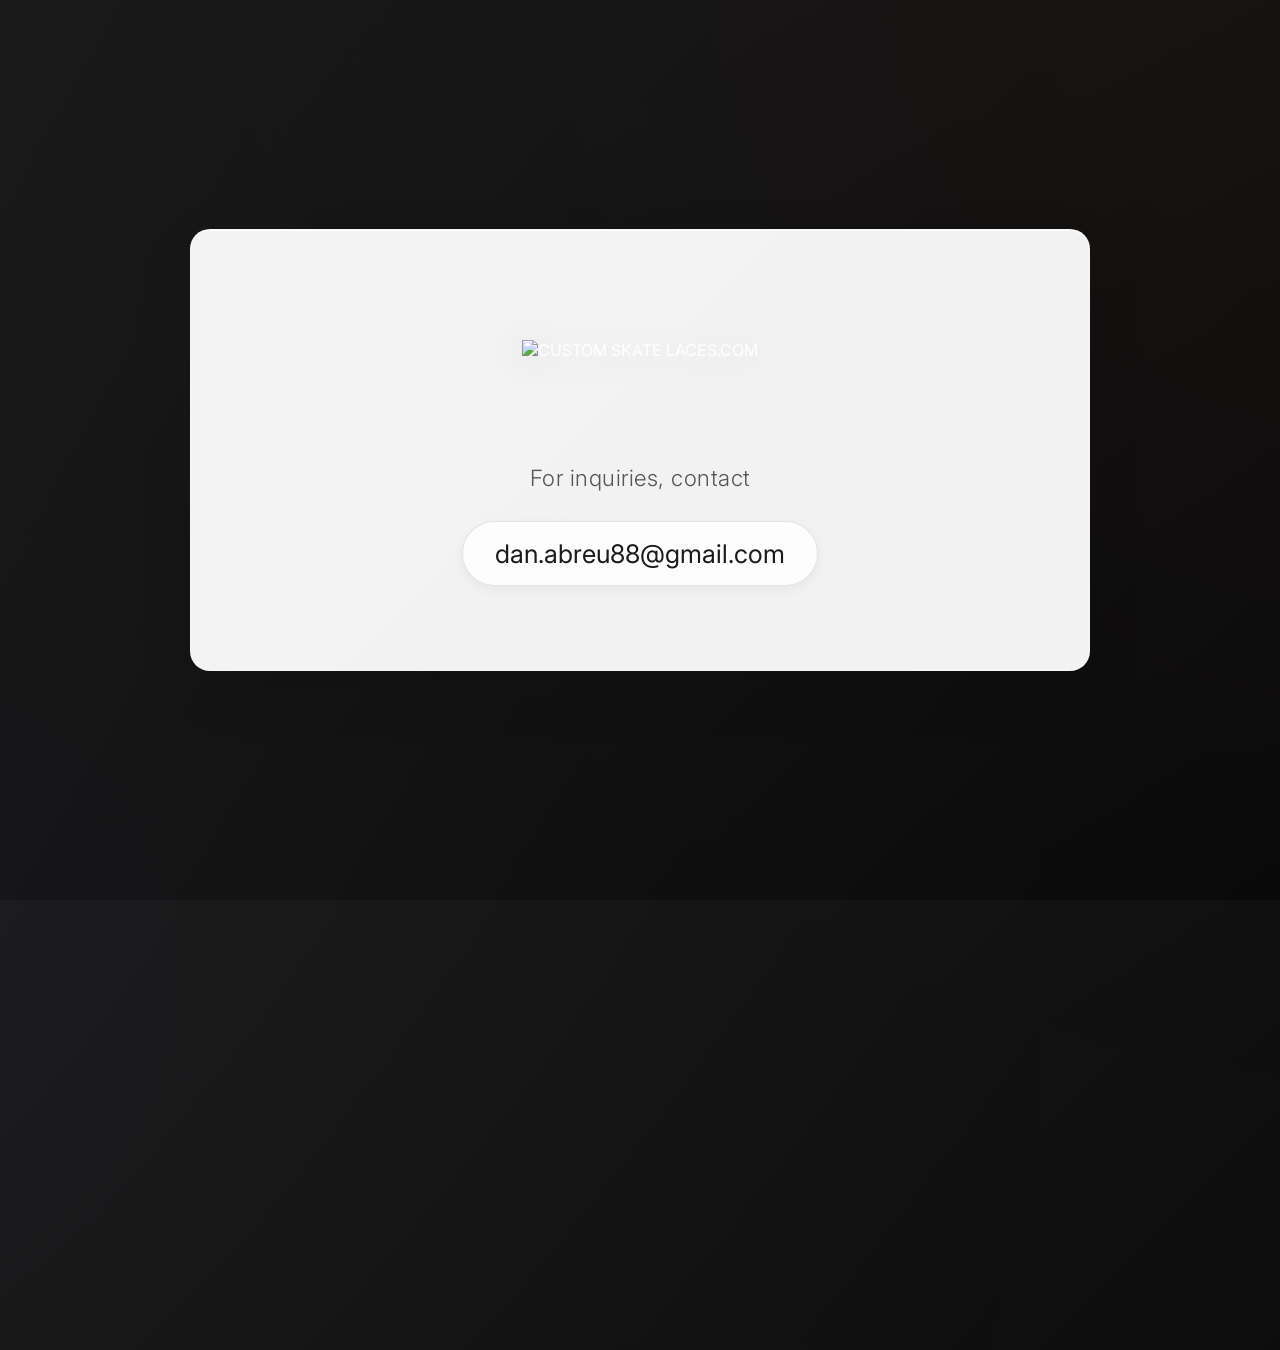
==== index.html @ 663e0724 "Update index.html" ====
<!DOCTYPE html>
<html lang="en">
<head>
    <meta charset="UTF-8">
    <meta name="viewport" content="width=device-width, initial-scale=1.0">
    <title>CUSTOM SKATE LACES.COM</title>
    <link rel="preconnect" href="https://fonts.googleapis.com">
    <link rel="preconnect" href="https://fonts.gstatic.com" crossorigin>
    <link href="https://fonts.googleapis.com/css2?family=Inter:wght@300;400;500&display=swap" rel="stylesheet">
    <style>
        /* Reset & Base Styles */
        * {
            margin: 0;
            padding: 0;
            box-sizing: border-box;
        }

        body {
            font-family: 'Inter', -apple-system, BlinkMacSystemFont, 'Segoe UI', sans-serif;
            /* Change this gradient to darker colors */
            background: linear-gradient(135deg, #1a1a1a 0%, #0a0a0a 100%);
            color: #ffffff; /* Change text color to white for better contrast */
            min-height: 100vh;
            display: flex;
            justify-content: center;
            align-items: center;
            padding: 20px;
            opacity: 0;
            animation: fadeIn 1s ease-out forwards;
            position: relative;
            overflow-x: hidden;

        }

        /* Subtle animated background elements */
        body::before {
            content: '';
            position: absolute;
            top: -50%;
            left: -50%;
            width: 200%;
            height: 200%;
            background: 
                radial-gradient(circle at 20% 80%, rgba(120, 119, 198, 0.03) 0%, transparent 50%),
                radial-gradient(circle at 80% 20%, rgba(255, 119, 97, 0.03) 0%, transparent 50%);
            animation: float 20s ease-in-out infinite;
            z-index: -1;
        }

        @keyframes fadeIn {
            to {
                opacity: 1;
            }
        }

        @keyframes float {
            0%, 100% { transform: translate(0, 0) rotate(0deg); }
            33% { transform: translate(-30px, 30px) rotate(120deg); }
            66% { transform: translate(30px, -30px) rotate(240deg); }
        }

        /* Main Container */
        .container {
            max-width: 900px;
            width: 100%;
            text-align: center;
            background-color: rgba(255, 255, 255, 0.95);
            border-radius: 20px;
            padding: 60px 40px;
            box-shadow: 
                0 20px 60px rgba(0, 0, 0, 0.08),
                inset 0 1px 0 rgba(255, 255, 255, 0.8);
            backdrop-filter: blur(10px);
            position: relative;
            overflow: hidden;
            border: 1px solid rgba(255, 255, 255, 0.3);
        }

        /* Logo Container */
        .logo-container {
            margin-bottom: 70px;
            position: relative;
            padding: 30px 0;
        }

        .logo-wrapper {
            display: inline-block;
            max-width: 600px;
            position: relative;
        }

        .logo-image {
            max-width: 100%;
            height: auto;
            filter: drop-shadow(0 5px 15px rgba(0, 0, 0, 0.1));
            transition: all 0.4s ease;
        }

        .logo-image:hover {
            transform: scale(1.02);
            filter: drop-shadow(0 8px 25px rgba(0, 0, 0, 0.15));
        }
        
        <body>
    <!-- Navigation -->
    <div class="nav-bar" style="position: absolute; top: 20px; right: 20px; z-index: 100;">
        <div class="nav-links" style="display: flex; gap: 15px;">
            <a href="index.html" class="nav-link" style="color: #ffffff; text-decoration: none; padding: 8px 16px; border-radius: 30px; background: rgba(255,255,255,0.1);">Home</a>
            <a href="gallery.html" class="nav-link" style="color: #ffffff; text-decoration: none; padding: 8px 16px; border-radius: 30px; background: rgba(255,255,255,0.1);">Gallery</a>
        </div>
    </div>
    
    <!-- Loading indicator (hidden after load) -->
    <div class="loading-indicator" id="loadingIndicator"></div>
    
    <!-- Main content container -->
    <div class="container">
        <!-- ... rest of your existing code ... -->

        /* Contact Section */
        .contact-section {
            padding-top: 50px;
            border-top: 1px solid rgba(0, 0, 0, 0.08);
            position: relative;
        }

        .contact-section::before {
            content: '';
            position: absolute;
            top: -1px;
            left: 50%;
            transform: translateX(-50%);
            width: 100px;
            height: 1px;
            background: linear-gradient(90deg, transparent, rgba(0, 0, 0, 0.2), transparent);
        }

        .contact-text {
            font-size: 1.4rem;
            color: #555;
            margin-bottom: 25px;
            font-weight: 300;
            letter-spacing: 0.5px;
            line-height: 1.6;
        }

        .email-link {
            display: inline-block;
            font-size: 1.6rem;
            color: #1a1a1a;
            text-decoration: none;
            font-weight: 400;
            padding: 16px 32px;
            border: 1px solid rgba(0, 0, 0, 0.1);
            border-radius: 50px;
            transition: all 0.3s ease;
            background: rgba(255, 255, 255, 0.8);
            box-shadow: 
                0 4px 12px rgba(0, 0, 0, 0.05),
                inset 0 1px 0 rgba(255, 255, 255, 0.8);
            position: relative;
            overflow: hidden;
        }

        .email-link::before {
            content: '';
            position: absolute;
            top: 0;
            left: -100%;
            width: 100%;
            height: 100%;
            background: linear-gradient(90deg, transparent, rgba(255, 255, 255, 0.4), transparent);
            transition: left 0.6s ease;
        }

        .email-link:hover {
            background: #1a1a1a;
            color: white;
            transform: translateY(-3px);
            box-shadow: 
                0 10px 25px rgba(0, 0, 0, 0.12),
                0 4px 6px rgba(0, 0, 0, 0.05);
            border-color: #1a1a1a;
        }

        .email-link:hover::before {
            left: 100%;
        }

        .email-link:active {
            transform: translateY(-1px);
        }

        /* Loading Animation */
        .loading-indicator {
            position: absolute;
            top: 50%;
            left: 50%;
            transform: translate(-50%, -50%);
            width: 40px;
            height: 40px;
            border: 3px solid rgba(0, 0, 0, 0.1);
            border-top-color: #1a1a1a;
            border-radius: 50%;
            animation: spin 1s linear infinite;
            opacity: 0;
            transition: opacity 0.3s ease;
        }

        @keyframes spin {
            to { transform: translate(-50%, -50%) rotate(360deg); }
        }

        /* Responsive Design */
        @media (max-width: 768px) {
            .container {
                padding: 40px 25px;
                border-radius: 16px;
            }
            
            .logo-container {
                margin-bottom: 50px;
            }
            
            .contact-text {
                font-size: 1.2rem;
            }
            
            .email-link {
                font-size: 1.4rem;
                padding: 14px 28px;
            }
        }

        @media (max-width: 480px) {
            body {
                padding: 15px;
            }
            
            .container {
                padding: 30px 20px;
                border-radius: 12px;
            }
            
            .contact-text {
                font-size: 1.1rem;
            }
            
            .email-link {
                font-size: 1.2rem;
                padding: 12px 24px;
                width: 100%;
                max-width: 300px;
            }
            
            .logo-container {
                margin-bottom: 40px;
            }
        }

        @media (min-height: 800px) {
            .container {
                padding: 80px 50px;
            }
        }

        /* Print Styles */
        @media print {
            body {
                background: white !important;
                padding: 0;
            }
            
            .container {
                box-shadow: none;
                border: 1px solid #ddd;
                border-radius: 0;
                padding: 40px;
            }
            
            .logo-image {
                filter: none;
            }
            
            .email-link {
                border: 1px solid #333;
                color: #333;
            }
        }

        /* Accessibility */
        .sr-only {
            position: absolute;
            width: 1px;
            height: 1px;
            padding: 0;
            margin: -1px;
            overflow: hidden;
            clip: rect(0, 0, 0, 0);
            white-space: nowrap;
            border: 0;
        }
    </style>
</head>
<body>
    <!-- Loading indicator (hidden after load) -->
    <div class="loading-indicator" id="loadingIndicator"></div>
    
    <!-- Main content container -->
    <div class="container">
        <!-- Logo Section -->
        <div class="logo-container">
            <div class="logo-wrapper">
                <!-- Replace with your actual logo PNG file -->
                <img 
                    src="https://danabreu88.github.io/Real-Logo/custom-skatelaces-logo.png"
                    alt="CUSTOM SKATE LACES.COM" 
                    class="logo-image"
                >
            </div>
        </div>
        
        <!-- Contact Section -->
        <div class="contact-section">
            <p class="contact-text">For inquiries, contact</p>
            <a href="mailto:dan.abreu88@gmail.com" class="email-link">dan.abreu88@gmail.com</a>
        </div>
    </div>

    <script>
        // Page load handling
        document.addEventListener('DOMContentLoaded', function() {
            const loadingIndicator = document.getElementById('loadingIndicator');
            const container = document.querySelector('.container');
            
            // Show loading indicator initially
            loadingIndicator.style.opacity = '1';
            container.style.opacity = '0';
            
            // Wait for page to fully load
            window.addEventListener('load', function() {
                // Hide loading indicator
                setTimeout(() => {
                    loadingIndicator.style.opacity = '0';
                    container.style.opacity = '1';
                }, 300);
            });
            
            // Fallback: if page takes too long to load
            setTimeout(() => {
                loadingIndicator.style.opacity = '0';
                container.style.opacity = '1';
            }, 3000);
            
            // Logo image loading handling
            const logoImage = document.querySelector('.logo-image');
            logoImage.addEventListener('load', function() {
                console.log('Logo loaded successfully');
            });
            
            logoImage.addEventListener('error', function() {
                console.log('Logo failed to load, using placeholder');
                // We already have an onerror fallback in the HTML
            });
            
            // Add smooth hover effect to email link
            const emailLink = document.querySelector('.email-link');
            emailLink.addEventListener('mouseenter', function() {
                this.style.transform = 'translateY(-3px)';
            });
            
            emailLink.addEventListener('mouseleave', function() {
                if (document.activeElement !== this) {
                    this.style.transform = 'translateY(0)';
                }
            });
            
            emailLink.addEventListener('focus', function() {
                this.style.transform = 'translateY(-3px)';
            });
            
            emailLink.addEventListener('blur', function() {
                this.style.transform = 'translateY(0)';
            });
            
            // Add keyboard accessibility
            emailLink.addEventListener('keydown', function(e) {
                if (e.key === 'Enter' || e.key === ' ') {
                    e.preventDefault();
                    window.location.href = this.href;
                }
            });
        });
        
        // Add a subtle animation to the background on scroll
        window.addEventListener('scroll', function() {
            const scrolled = window.pageYOffset;
            const rate = scrolled * -0.5;
            document.body.style.backgroundPosition = `0px ${rate}px`;
        });
    </script>
</body>
</html>
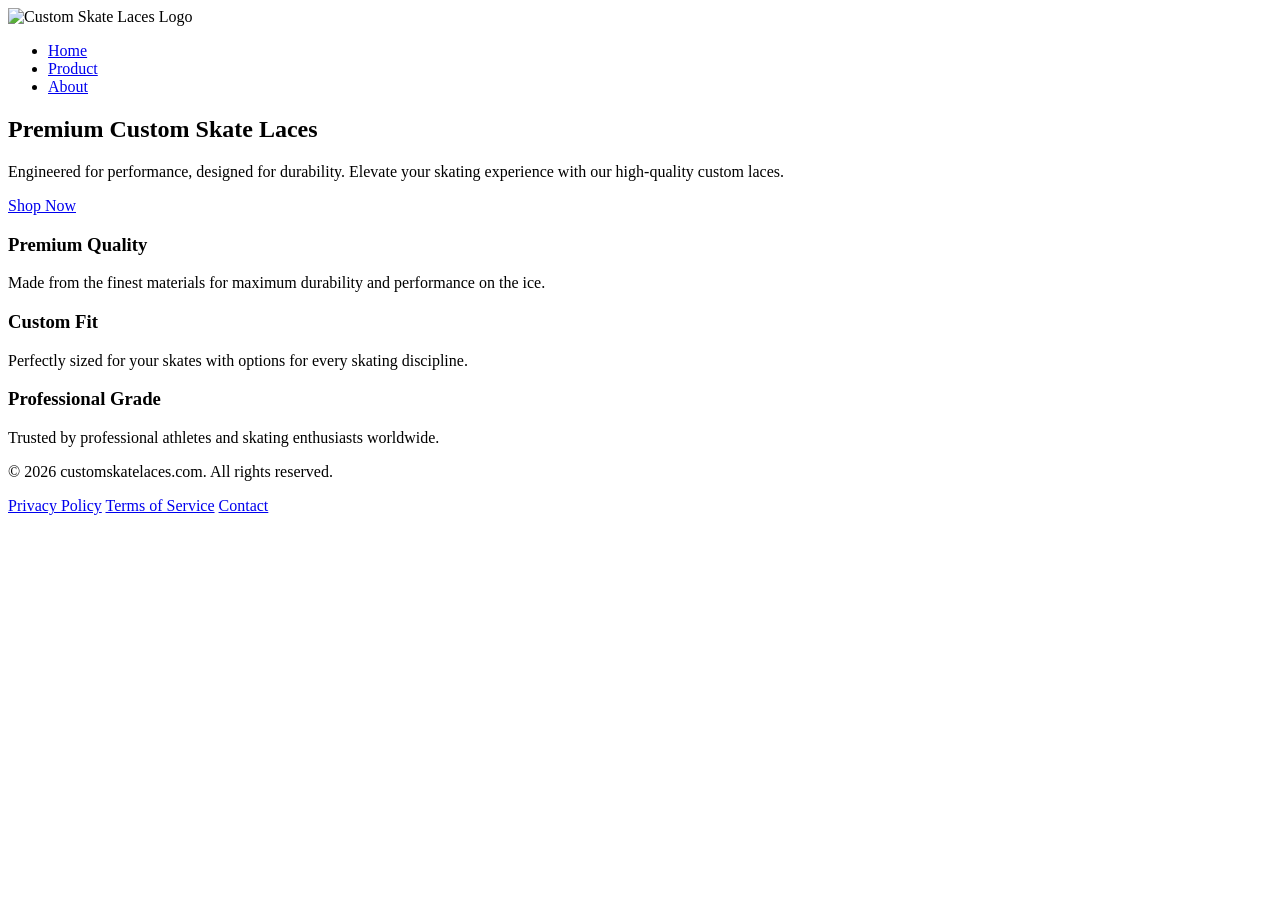
==== commit e01dde0b: "Updated homepage design" ====
--- a/index.html
+++ b/index.html
@@ -3,401 +3,73 @@
 <head>
     <meta charset="UTF-8">
     <meta name="viewport" content="width=device-width, initial-scale=1.0">
-    <title>CUSTOM SKATE LACES.COM</title>
-    <link rel="preconnect" href="https://fonts.googleapis.com">
-    <link rel="preconnect" href="https://fonts.gstatic.com" crossorigin>
-    <link href="https://fonts.googleapis.com/css2?family=Inter:wght@300;400;500&display=swap" rel="stylesheet">
-    <style>
-        /* Reset & Base Styles */
-        * {
-            margin: 0;
-            padding: 0;
-            box-sizing: border-box;
-        }
-
-        body {
-            font-family: 'Inter', -apple-system, BlinkMacSystemFont, 'Segoe UI', sans-serif;
-            /* Change this gradient to darker colors */
-            background: linear-gradient(135deg, #1a1a1a 0%, #0a0a0a 100%);
-            color: #ffffff; /* Change text color to white for better contrast */
-            min-height: 100vh;
-            display: flex;
-            justify-content: center;
-            align-items: center;
-            padding: 20px;
-            opacity: 0;
-            animation: fadeIn 1s ease-out forwards;
-            position: relative;
-            overflow-x: hidden;
-
-        }
-
-        /* Subtle animated background elements */
-        body::before {
-            content: '';
-            position: absolute;
-            top: -50%;
-            left: -50%;
-            width: 200%;
-            height: 200%;
-            background: 
-                radial-gradient(circle at 20% 80%, rgba(120, 119, 198, 0.03) 0%, transparent 50%),
-                radial-gradient(circle at 80% 20%, rgba(255, 119, 97, 0.03) 0%, transparent 50%);
-            animation: float 20s ease-in-out infinite;
-            z-index: -1;
-        }
-
-        @keyframes fadeIn {
-            to {
-                opacity: 1;
-            }
-        }
-
-        @keyframes float {
-            0%, 100% { transform: translate(0, 0) rotate(0deg); }
-            33% { transform: translate(-30px, 30px) rotate(120deg); }
-            66% { transform: translate(30px, -30px) rotate(240deg); }
-        }
-
-        /* Main Container */
-        .container {
-            max-width: 900px;
-            width: 100%;
-            text-align: center;
-            background-color: rgba(255, 255, 255, 0.95);
-            border-radius: 20px;
-            padding: 60px 40px;
-            box-shadow: 
-                0 20px 60px rgba(0, 0, 0, 0.08),
-                inset 0 1px 0 rgba(255, 255, 255, 0.8);
-            backdrop-filter: blur(10px);
-            position: relative;
-            overflow: hidden;
-            border: 1px solid rgba(255, 255, 255, 0.3);
-        }
-
-        /* Logo Container */
-        .logo-container {
-            margin-bottom: 70px;
-            position: relative;
-            padding: 30px 0;
-        }
-
-        .logo-wrapper {
-            display: inline-block;
-            max-width: 600px;
-            position: relative;
-        }
-
-        .logo-image {
-            max-width: 100%;
-            height: auto;
-            filter: drop-shadow(0 5px 15px rgba(0, 0, 0, 0.1));
-            transition: all 0.4s ease;
-        }
-
-        .logo-image:hover {
-            transform: scale(1.02);
-            filter: drop-shadow(0 8px 25px rgba(0, 0, 0, 0.15));
-        }
-        
-        <body>
-    <!-- Navigation -->
-    <div class="nav-bar" style="position: absolute; top: 20px; right: 20px; z-index: 100;">
-        <div class="nav-links" style="display: flex; gap: 15px;">
-            <a href="index.html" class="nav-link" style="color: #ffffff; text-decoration: none; padding: 8px 16px; border-radius: 30px; background: rgba(255,255,255,0.1);">Home</a>
-            <a href="gallery.html" class="nav-link" style="color: #ffffff; text-decoration: none; padding: 8px 16px; border-radius: 30px; background: rgba(255,255,255,0.1);">Gallery</a>
-        </div>
-    </div>
-    
-    <!-- Loading indicator (hidden after load) -->
-    <div class="loading-indicator" id="loadingIndicator"></div>
-    
-    <!-- Main content container -->
-    <div class="container">
-        <!-- ... rest of your existing code ... -->
-
-        /* Contact Section */
-        .contact-section {
-            padding-top: 50px;
-            border-top: 1px solid rgba(0, 0, 0, 0.08);
-            position: relative;
-        }
-
-        .contact-section::before {
-            content: '';
-            position: absolute;
-            top: -1px;
-            left: 50%;
-            transform: translateX(-50%);
-            width: 100px;
-            height: 1px;
-            background: linear-gradient(90deg, transparent, rgba(0, 0, 0, 0.2), transparent);
-        }
-
-        .contact-text {
-            font-size: 1.4rem;
-            color: #555;
-            margin-bottom: 25px;
-            font-weight: 300;
-            letter-spacing: 0.5px;
-            line-height: 1.6;
-        }
-
-        .email-link {
-            display: inline-block;
-            font-size: 1.6rem;
-            color: #1a1a1a;
-            text-decoration: none;
-            font-weight: 400;
-            padding: 16px 32px;
-            border: 1px solid rgba(0, 0, 0, 0.1);
-            border-radius: 50px;
-            transition: all 0.3s ease;
-            background: rgba(255, 255, 255, 0.8);
-            box-shadow: 
-                0 4px 12px rgba(0, 0, 0, 0.05),
-                inset 0 1px 0 rgba(255, 255, 255, 0.8);
-            position: relative;
-            overflow: hidden;
-        }
-
-        .email-link::before {
-            content: '';
-            position: absolute;
-            top: 0;
-            left: -100%;
-            width: 100%;
-            height: 100%;
-            background: linear-gradient(90deg, transparent, rgba(255, 255, 255, 0.4), transparent);
-            transition: left 0.6s ease;
-        }
-
-        .email-link:hover {
-            background: #1a1a1a;
-            color: white;
-            transform: translateY(-3px);
-            box-shadow: 
-                0 10px 25px rgba(0, 0, 0, 0.12),
-                0 4px 6px rgba(0, 0, 0, 0.05);
-            border-color: #1a1a1a;
-        }
-
-        .email-link:hover::before {
-            left: 100%;
-        }
-
-        .email-link:active {
-            transform: translateY(-1px);
-        }
-
-        /* Loading Animation */
-        .loading-indicator {
-            position: absolute;
-            top: 50%;
-            left: 50%;
-            transform: translate(-50%, -50%);
-            width: 40px;
-            height: 40px;
-            border: 3px solid rgba(0, 0, 0, 0.1);
-            border-top-color: #1a1a1a;
-            border-radius: 50%;
-            animation: spin 1s linear infinite;
-            opacity: 0;
-            transition: opacity 0.3s ease;
-        }
-
-        @keyframes spin {
-            to { transform: translate(-50%, -50%) rotate(360deg); }
-        }
-
-        /* Responsive Design */
-        @media (max-width: 768px) {
-            .container {
-                padding: 40px 25px;
-                border-radius: 16px;
-            }
-            
-            .logo-container {
-                margin-bottom: 50px;
-            }
-            
-            .contact-text {
-                font-size: 1.2rem;
-            }
-            
-            .email-link {
-                font-size: 1.4rem;
-                padding: 14px 28px;
-            }
-        }
-
-        @media (max-width: 480px) {
-            body {
-                padding: 15px;
-            }
-            
-            .container {
-                padding: 30px 20px;
-                border-radius: 12px;
-            }
-            
-            .contact-text {
-                font-size: 1.1rem;
-            }
-            
-            .email-link {
-                font-size: 1.2rem;
-                padding: 12px 24px;
-                width: 100%;
-                max-width: 300px;
-            }
-            
-            .logo-container {
-                margin-bottom: 40px;
-            }
-        }
-
-        @media (min-height: 800px) {
-            .container {
-                padding: 80px 50px;
-            }
-        }
-
-        /* Print Styles */
-        @media print {
-            body {
-                background: white !important;
-                padding: 0;
-            }
-            
-            .container {
-                box-shadow: none;
-                border: 1px solid #ddd;
-                border-radius: 0;
-                padding: 40px;
-            }
-            
-            .logo-image {
-                filter: none;
-            }
-            
-            .email-link {
-                border: 1px solid #333;
-                color: #333;
-            }
-        }
-
-        /* Accessibility */
-        .sr-only {
-            position: absolute;
-            width: 1px;
-            height: 1px;
-            padding: 0;
-            margin: -1px;
-            overflow: hidden;
-            clip: rect(0, 0, 0, 0);
-            white-space: nowrap;
-            border: 0;
-        }
-    </style>
+    <title>Custom Skate Laces - Premium Quality Hockey & Figure Skating Laces</title>
+    <meta name="description" content="Premium custom skate laces for hockey and figure skating. High-quality, durable laces designed for performance and style.">
+    <link rel="stylesheet" href="styles.css">
 </head>
 <body>
-    <!-- Loading indicator (hidden after load) -->
-    <div class="loading-indicator" id="loadingIndicator"></div>
-    
-    <!-- Main content container -->
-    <div class="container">
-        <!-- Logo Section -->
-        <div class="logo-container">
-            <div class="logo-wrapper">
-                <!-- Replace with your actual logo PNG file -->
-                <img 
-                    src="https://danabreu88.github.io/Real-Logo/custom-skatelaces-logo.png"
-                    alt="CUSTOM SKATE LACES.COM" 
-                    class="logo-image"
-                >
+    <header>
+        <nav class="navbar">
+            <div class="nav-container">
+                <div class="logo">
+                    <img src="logo.png" alt="Custom Skate Laces Logo" class="logo-img">
+                </div>
+                <ul class="nav-menu">
+                    <li><a href="index.html" class="nav-link active">Home</a></li>
+                    <li><a href="product.html" class="nav-link">Product</a></li>
+                    <li><a href="about.html" class="nav-link">About</a></li>
+                </ul>
+                <div class="hamburger">
+                    <span class="bar"></span>
+                    <span class="bar"></span>
+                    <span class="bar"></span>
+                </div>
+            </div>
+        </nav>
+    </header>
+
+    <main>
+        <section class="hero">
+            <div class="container">
+                <div class="hero-content">
+                    <h1>Premium Custom Skate Laces</h1>
+                    <p class="hero-subtitle">Engineered for performance, designed for durability. Elevate your skating experience with our high-quality custom laces.</p>
+                    <a href="product.html" class="cta-button">Shop Now</a>
+                </div>
+            </div>
+        </section>
+
+        <section class="features">
+            <div class="container">
+                <div class="features-grid">
+                    <div class="feature-card">
+                        <h3>Premium Quality</h3>
+                        <p>Made from the finest materials for maximum durability and performance on the ice.</p>
+                    </div>
+                    <div class="feature-card">
+                        <h3>Custom Fit</h3>
+                        <p>Perfectly sized for your skates with options for every skating discipline.</p>
+                    </div>
+                    <div class="feature-card">
+                        <h3>Professional Grade</h3>
+                        <p>Trusted by professional athletes and skating enthusiasts worldwide.</p>
+                    </div>
+                </div>
+            </div>
+        </section>
+    </main>
+
+    <footer>
+        <div class="container">
+            <p>&copy; 2026 customskatelaces.com. All rights reserved.</p>
+            <div class="footer-links">
+                <a href="#privacy">Privacy Policy</a>
+                <a href="#terms">Terms of Service</a>
+                <a href="#contact">Contact</a>
             </div>
         </div>
-        
-        <!-- Contact Section -->
-        <div class="contact-section">
-            <p class="contact-text">For inquiries, contact</p>
-            <a href="mailto:dan.abreu88@gmail.com" class="email-link">dan.abreu88@gmail.com</a>
-        </div>
-    </div>
+    </footer>
 
-    <script>
-        // Page load handling
-        document.addEventListener('DOMContentLoaded', function() {
-            const loadingIndicator = document.getElementById('loadingIndicator');
-            const container = document.querySelector('.container');
-            
-            // Show loading indicator initially
-            loadingIndicator.style.opacity = '1';
-            container.style.opacity = '0';
-            
-            // Wait for page to fully load
-            window.addEventListener('load', function() {
-                // Hide loading indicator
-                setTimeout(() => {
-                    loadingIndicator.style.opacity = '0';
-                    container.style.opacity = '1';
-                }, 300);
-            });
-            
-            // Fallback: if page takes too long to load
-            setTimeout(() => {
-                loadingIndicator.style.opacity = '0';
-                container.style.opacity = '1';
-            }, 3000);
-            
-            // Logo image loading handling
-            const logoImage = document.querySelector('.logo-image');
-            logoImage.addEventListener('load', function() {
-                console.log('Logo loaded successfully');
-            });
-            
-            logoImage.addEventListener('error', function() {
-                console.log('Logo failed to load, using placeholder');
-                // We already have an onerror fallback in the HTML
-            });
-            
-            // Add smooth hover effect to email link
-            const emailLink = document.querySelector('.email-link');
-            emailLink.addEventListener('mouseenter', function() {
-                this.style.transform = 'translateY(-3px)';
-            });
-            
-            emailLink.addEventListener('mouseleave', function() {
-                if (document.activeElement !== this) {
-                    this.style.transform = 'translateY(0)';
-                }
-            });
-            
-            emailLink.addEventListener('focus', function() {
-                this.style.transform = 'translateY(-3px)';
-            });
-            
-            emailLink.addEventListener('blur', function() {
-                this.style.transform = 'translateY(0)';
-            });
-            
-            // Add keyboard accessibility
-            emailLink.addEventListener('keydown', function(e) {
-                if (e.key === 'Enter' || e.key === ' ') {
-                    e.preventDefault();
-                    window.location.href = this.href;
-                }
-            });
-        });
-        
-        // Add a subtle animation to the background on scroll
-        window.addEventListener('scroll', function() {
-            const scrolled = window.pageYOffset;
-            const rate = scrolled * -0.5;
-            document.body.style.backgroundPosition = `0px ${rate}px`;
-        });
-    </script>
+    <script src="script.js"></script>
 </body>
 </html>
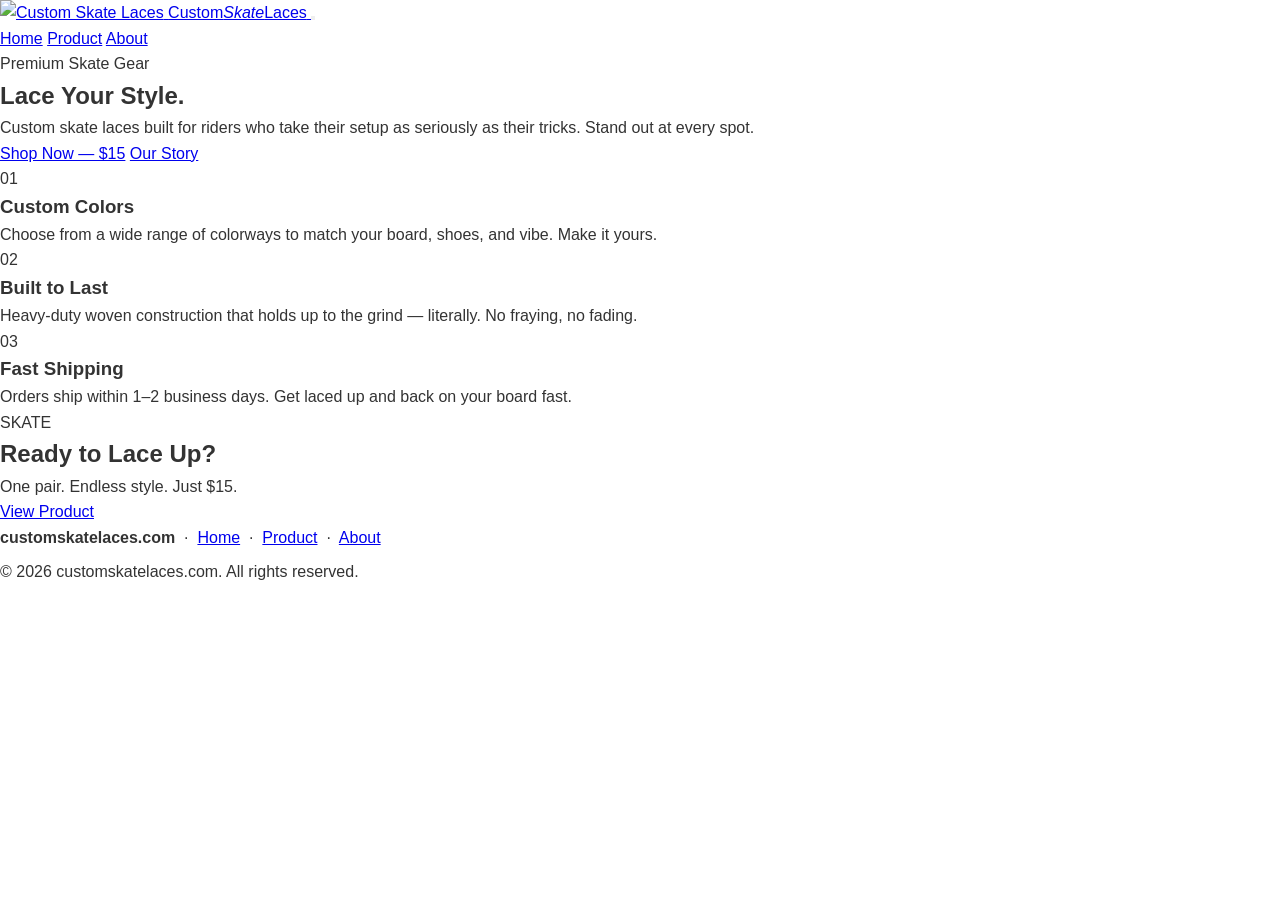
==== commit 0071bf9b: "Update index.html" ====
--- a/index.html
+++ b/index.html
@@ -1,75 +1,99 @@
 <!DOCTYPE html>
 <html lang="en">
 <head>
-    <meta charset="UTF-8">
-    <meta name="viewport" content="width=device-width, initial-scale=1.0">
-    <title>Custom Skate Laces - Premium Quality Hockey & Figure Skating Laces</title>
-    <meta name="description" content="Premium custom skate laces for hockey and figure skating. High-quality, durable laces designed for performance and style.">
-    <link rel="stylesheet" href="styles.css">
+  <meta charset="UTF-8" />
+  <meta name="viewport" content="width=device-width, initial-scale=1.0" />
+  <title>Custom Skate Laces — customskatelaces.com</title>
+  <meta name="description" content="Premium custom skate laces. Lace up your style." />
+  <link rel="stylesheet" href="styles.css" />
 </head>
 <body>
-    <header>
-        <nav class="navbar">
-            <div class="nav-container">
-                <div class="logo">
-                    <img src="logo.png" alt="Custom Skate Laces Logo" class="logo-img">
-                </div>
-                <ul class="nav-menu">
-                    <li><a href="index.html" class="nav-link active">Home</a></li>
-                    <li><a href="product.html" class="nav-link">Product</a></li>
-                    <li><a href="about.html" class="nav-link">About</a></li>
-                </ul>
-                <div class="hamburger">
-                    <span class="bar"></span>
-                    <span class="bar"></span>
-                    <span class="bar"></span>
-                </div>
-            </div>
-        </nav>
-    </header>
 
-    <main>
-        <section class="hero">
-            <div class="container">
-                <div class="hero-content">
-                    <h1>Premium Custom Skate Laces</h1>
-                    <p class="hero-subtitle">Engineered for performance, designed for durability. Elevate your skating experience with our high-quality custom laces.</p>
-                    <a href="product.html" class="cta-button">Shop Now</a>
-                </div>
-            </div>
-        </section>
+  <div class="bg-grid"></div>
+  <div class="grain"></div>
 
-        <section class="features">
-            <div class="container">
-                <div class="features-grid">
-                    <div class="feature-card">
-                        <h3>Premium Quality</h3>
-                        <p>Made from the finest materials for maximum durability and performance on the ice.</p>
-                    </div>
-                    <div class="feature-card">
-                        <h3>Custom Fit</h3>
-                        <p>Perfectly sized for your skates with options for every skating discipline.</p>
-                    </div>
-                    <div class="feature-card">
-                        <h3>Professional Grade</h3>
-                        <p>Trusted by professional athletes and skating enthusiasts worldwide.</p>
-                    </div>
-                </div>
-            </div>
-        </section>
-    </main>
+  <header>
+    <a href="index.html" class="logo-wrap">
+      <img src="logo.png" alt="Custom Skate Laces" />
+      <span class="logo-text">Custom<em>Skate</em>Laces</span>
+    </a>
+    <button class="hamburger" aria-label="Toggle menu" onclick="toggleNav()">
+      <span></span><span></span><span></span>
+    </button>
+    <nav id="main-nav">
+      <a href="index.html" class="active">Home</a>
+      <a href="product.html">Product</a>
+      <a href="about.html">About</a>
+    </nav>
+  </header>
 
-    <footer>
-        <div class="container">
-            <p>&copy; 2026 customskatelaces.com. All rights reserved.</p>
-            <div class="footer-links">
-                <a href="#privacy">Privacy Policy</a>
-                <a href="#terms">Terms of Service</a>
-                <a href="#contact">Contact</a>
-            </div>
+  <main>
+
+    <!-- HERO -->
+    <section class="hero">
+      <div class="hero-lines"></div>
+
+      <div class="hero-tag">
+        <span class="dot"></span>
+        Premium Skate Gear
+      </div>
+
+      <h1>
+        <span class="line-outline">Lace</span>
+        <span class="line-solid">Your</span>
+        <span class="line-blue">Style.</span>
+      </h1>
+
+      <p class="hero-sub">
+        Custom skate laces built for riders who take their setup as seriously as their tricks. Stand out at every spot.
+      </p>
+
+      <div class="hero-actions">
+        <a href="product.html" class="btn btn-primary">Shop Now — $15</a>
+        <a href="about.html" class="btn btn-ghost">Our Story</a>
+      </div>
+    </section>
+
+    <!-- FEATURES -->
+    <section class="features">
+      <div class="features-inner">
+        <div class="feature-card">
+          <div class="feat-num">01</div>
+          <h3>Custom Colors</h3>
+          <p>Choose from a wide range of colorways to match your board, shoes, and vibe. Make it yours.</p>
         </div>
-    </footer>
+        <div class="feature-card">
+          <div class="feat-num">02</div>
+          <h3>Built to Last</h3>
+          <p>Heavy-duty woven construction that holds up to the grind — literally. No fraying, no fading.</p>
+        </div>
+        <div class="feature-card">
+          <div class="feat-num">03</div>
+          <h3>Fast Shipping</h3>
+          <p>Orders ship within 1–2 business days. Get laced up and back on your board fast.</p>
+        </div>
+      </div>
+    </section>
 
-    <script src="script.js"></script>
+    <!-- CTA BAND -->
+    <section class="cta-band">
+      <div class="wm">SKATE</div>
+      <h2>Ready to Lace Up?</h2>
+      <p>One pair. Endless style. Just $15.</p>
+      <a href="product.html" class="btn btn-ghost">View Product</a>
+    </section>
+
+  </main>
+
+  <footer>
+    <p><strong>customskatelaces.com</strong> &nbsp;·&nbsp; <a href="index.html">Home</a> &nbsp;·&nbsp; <a href="product.html">Product</a> &nbsp;·&nbsp; <a href="about.html">About</a></p>
+    <p style="margin-top:0.5rem;">&copy; 2026 customskatelaces.com. All rights reserved.</p>
+  </footer>
+
+  <script>
+    function toggleNav() {
+      document.getElementById('main-nav').classList.toggle('open');
+    }
+  </script>
 </body>
 </html>
--- a/styles.css
+++ b/styles.css
@@ -0,0 +1,17 @@
+/* Reset and Base Styles */
+* {
+    margin: 0;
+    padding: 0;
+    box-sizing: border-box;
+}
+
+body {
+    font-family: 'Arial', sans-serif;
+    line-height: 1.6;
+    color: #333;
+}
+
+/* Header Styles */
+header {
+    background: #fff;
+    
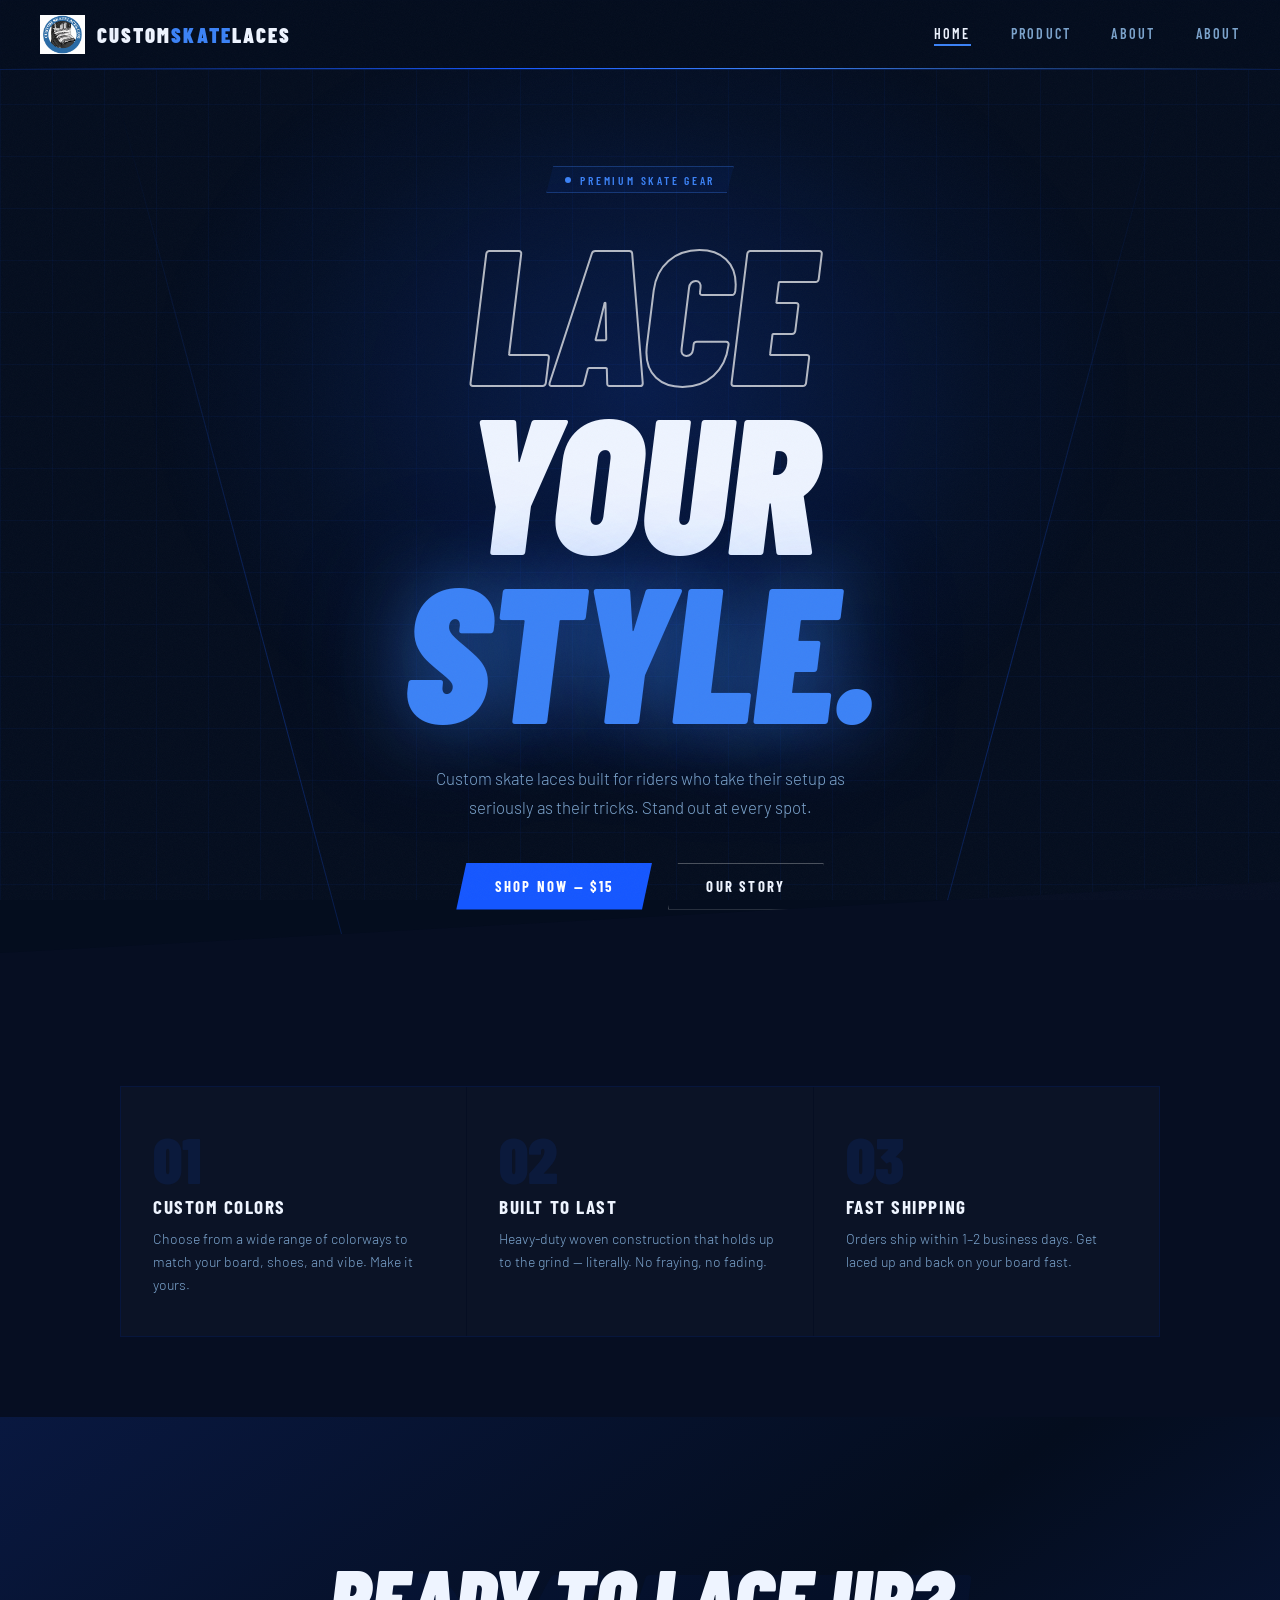
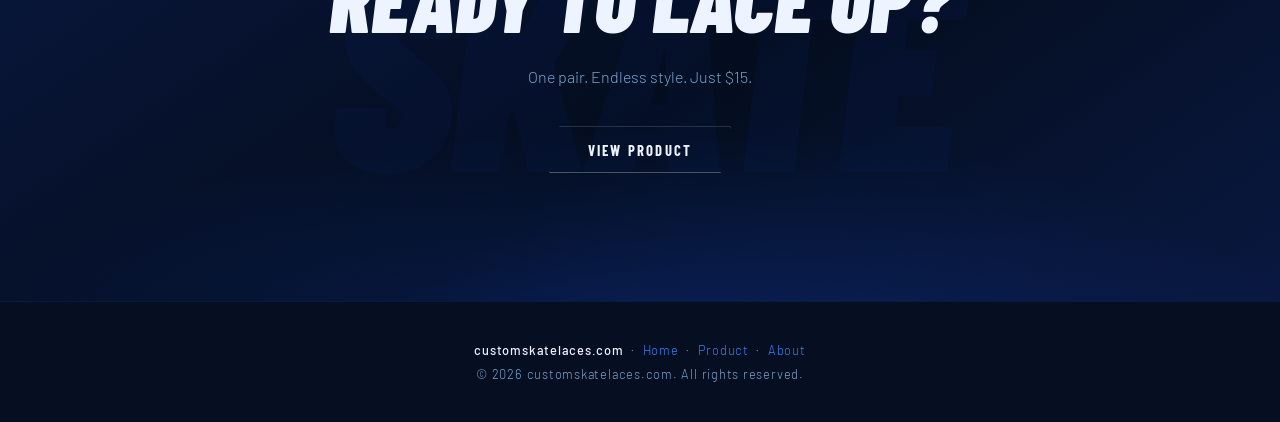
==== commit fff4c624: "Update index.html added contact nav" ====
--- a/index.html
+++ b/index.html
@@ -23,6 +23,7 @@
     <nav id="main-nav">
       <a href="index.html" class="active">Home</a>
       <a href="product.html">Product</a>
+      <a href="about.html">About</a>
       <a href="about.html">About</a>
     </nav>
   </header>
--- a/styles.css
+++ b/styles.css
@@ -1,17 +1,751 @@
-/* Reset and Base Styles */
-* {
-    margin: 0;
-    padding: 0;
-    box-sizing: border-box;
-}
+@import url('https://fonts.googleapis.com/css2?family=Barlow+Condensed:ital,wght@0,400;0,600;0,700;0,900;1,700;1,900&family=Barlow:wght@300;400;500&display=swap');
+
+*, *::before, *::after { box-sizing: border-box; margin: 0; padding: 0; }
+
+:root {
+  --navy:     #040d1e;
+  --deep:     #060e22;
+  --blue:     #1557ff;
+  --electric: #3b82f6;
+  --neon:     #60a5fa;
+  --ice:      #bfdbfe;
+  --white:    #eef4ff;
+  --muted:    #7ba3cc;
+}
+
+html { scroll-behavior: smooth; }
 
 body {
-    font-family: 'Arial', sans-serif;
-    line-height: 1.6;
-    color: #333;
-}
-
-/* Header Styles */
+  font-family: 'Barlow', sans-serif;
+  font-weight: 300;
+  color: var(--white);
+  background: var(--navy);
+  min-height: 100vh;
+  display: flex;
+  flex-direction: column;
+}
+
+/* ── ANIMATED GRID BACKGROUND ── */
+.bg-grid {
+  position: fixed;
+  inset: 0;
+  pointer-events: none;
+  z-index: 0;
+  background-image:
+    linear-gradient(rgba(21,87,255,0.055) 1px, transparent 1px),
+    linear-gradient(90deg, rgba(21,87,255,0.055) 1px, transparent 1px);
+  background-size: 52px 52px;
+  animation: gridMove 22s linear infinite;
+}
+
+@keyframes gridMove {
+  0%   { background-position: 0 0; }
+  100% { background-position: 52px 52px; }
+}
+
+/* ── GRAIN OVERLAY ── */
+.grain {
+  position: fixed;
+  inset: 0;
+  pointer-events: none;
+  z-index: 998;
+  opacity: 0.032;
+  background-image: url("data:image/svg+xml,%3Csvg xmlns='http://www.w3.org/2000/svg' width='300' height='300'%3E%3Cfilter id='n'%3E%3CfeTurbulence type='fractalNoise' baseFrequency='0.85' numOctaves='4' stitchTiles='stitch'/%3E%3C/filter%3E%3Crect width='300' height='300' filter='url(%23n)'/%3E%3C/svg%3E");
+  background-size: 200px 200px;
+}
+
+/* ── HEADER ── */
 header {
-    background: #fff;
-    
+  position: sticky;
+  top: 0;
+  z-index: 500;
+  padding: 0 2.5rem;
+  height: 70px;
+  display: flex;
+  align-items: center;
+  justify-content: space-between;
+  background: rgba(4, 13, 30, 0.82);
+  backdrop-filter: blur(18px);
+  -webkit-backdrop-filter: blur(18px);
+  border-bottom: 1px solid rgba(21, 87, 255, 0.2);
+}
+
+header::after {
+  content: '';
+  position: absolute;
+  bottom: 0; left: 0; right: 0;
+  height: 1px;
+  background: linear-gradient(90deg, transparent 0%, var(--blue) 40%, var(--electric) 60%, transparent 100%);
+  animation: glow-line 4s ease-in-out infinite;
+}
+
+@keyframes glow-line {
+  0%, 100% { opacity: 0.3; }
+  50% { opacity: 1; }
+}
+
+.logo-wrap {
+  display: flex;
+  align-items: center;
+  gap: 0.75rem;
+  text-decoration: none;
+  position: relative;
+  z-index: 1;
+}
+
+.logo-wrap img {
+  height: 40px;
+  width: auto;
+  object-fit: contain;
+}
+
+.logo-text {
+  font-family: 'Barlow Condensed', sans-serif;
+  font-weight: 900;
+  font-size: 1.3rem;
+  letter-spacing: 0.1em;
+  text-transform: uppercase;
+  color: var(--white);
+}
+
+.logo-text em {
+  font-style: normal;
+  color: var(--electric);
+}
+
+nav { display: flex; gap: 2.5rem; align-items: center; }
+
+nav a {
+  text-decoration: none;
+  color: var(--muted);
+  font-family: 'Barlow Condensed', sans-serif;
+  font-weight: 600;
+  font-size: 0.88rem;
+  letter-spacing: 0.16em;
+  text-transform: uppercase;
+  transition: color 0.2s;
+  position: relative;
+  padding-bottom: 2px;
+}
+
+nav a::after {
+  content: '';
+  position: absolute;
+  bottom: -2px; left: 0;
+  width: 0; height: 2px;
+  background: var(--electric);
+  transition: width 0.25s;
+}
+
+nav a:hover, nav a.active { color: var(--white); }
+nav a:hover::after, nav a.active::after { width: 100%; }
+
+.hamburger {
+  display: none;
+  flex-direction: column;
+  gap: 5px;
+  cursor: pointer;
+  background: none;
+  border: none;
+  padding: 4px;
+  z-index: 1;
+}
+.hamburger span { display: block; width: 22px; height: 2px; background: var(--white); transition: all 0.3s; }
+
+/* ── BUTTONS ── */
+.btn {
+  display: inline-block;
+  font-family: 'Barlow Condensed', sans-serif;
+  font-weight: 700;
+  font-size: 0.92rem;
+  letter-spacing: 0.15em;
+  text-transform: uppercase;
+  text-decoration: none;
+  cursor: pointer;
+  border: none;
+  padding: 0.9rem 2.4rem;
+  transition: all 0.22s;
+  clip-path: polygon(10px 0%, 100% 0%, calc(100% - 10px) 100%, 0% 100%);
+}
+
+.btn-primary {
+  background: var(--blue);
+  color: #fff;
+}
+.btn-primary:hover {
+  background: var(--electric);
+  transform: translateY(-3px);
+  box-shadow: 0 14px 36px rgba(21,87,255,0.55), 0 0 80px rgba(21,87,255,0.15);
+}
+
+.btn-ghost {
+  background: transparent;
+  color: var(--white);
+  outline: 1px solid rgba(255,255,255,0.28);
+  outline-offset: -1px;
+}
+.btn-ghost:hover {
+  outline-color: var(--electric);
+  color: var(--electric);
+  box-shadow: 0 0 28px rgba(59,130,246,0.18);
+}
+
+/* ── HERO ── */
+.hero {
+  position: relative;
+  z-index: 1;
+  min-height: 92vh;
+  display: flex;
+  flex-direction: column;
+  align-items: center;
+  justify-content: center;
+  text-align: center;
+  padding: 6rem 2rem 5rem;
+  overflow: hidden;
+}
+
+/* Big radial glow blob */
+.hero::before {
+  content: '';
+  position: absolute;
+  top: -80px; left: 50%;
+  transform: translateX(-50%);
+  width: 1000px; height: 800px;
+  background: radial-gradient(ellipse, rgba(21,87,255,0.2) 0%, rgba(21,87,255,0.04) 50%, transparent 70%);
+  pointer-events: none;
+  animation: breathe 6s ease-in-out infinite;
+}
+
+@keyframes breathe {
+  0%, 100% { transform: translateX(-50%) scale(1); opacity: 1; }
+  50% { transform: translateX(-50%) scale(1.08); opacity: 0.8; }
+}
+
+/* Diagonal slash at bottom */
+.hero::after {
+  content: '';
+  position: absolute;
+  bottom: -2px; left: 0; right: 0;
+  height: 110px;
+  background: var(--deep);
+  clip-path: polygon(0 65%, 100% 0%, 100% 100%, 0% 100%);
+  pointer-events: none;
+  z-index: 2;
+}
+
+/* Floating diagonal lines */
+.hero-lines {
+  position: absolute;
+  inset: 0;
+  pointer-events: none;
+  overflow: hidden;
+}
+
+.hero-lines::before,
+.hero-lines::after {
+  content: '';
+  position: absolute;
+  width: 1px;
+  height: 140%;
+  background: linear-gradient(180deg, transparent, rgba(21,87,255,0.3), transparent);
+  animation: lineDrift 8s ease-in-out infinite;
+}
+.hero-lines::before { left: 22%; transform: rotate(-15deg); animation-delay: 0s; }
+.hero-lines::after  { right: 22%; transform: rotate(15deg); animation-delay: -4s; }
+
+@keyframes lineDrift {
+  0%, 100% { opacity: 0.4; transform: rotate(-15deg) translateY(0); }
+  50% { opacity: 0.8; transform: rotate(-15deg) translateY(-20px); }
+}
+
+.hero-tag {
+  position: relative;
+  z-index: 1;
+  display: inline-flex;
+  align-items: center;
+  gap: 0.6rem;
+  font-family: 'Barlow Condensed', sans-serif;
+  font-size: 0.72rem;
+  font-weight: 600;
+  letter-spacing: 0.24em;
+  text-transform: uppercase;
+  color: var(--electric);
+  border: 1px solid rgba(59,130,246,0.3);
+  padding: 0.35rem 1.1rem;
+  margin-bottom: 2rem;
+  background: rgba(21,87,255,0.07);
+  clip-path: polygon(7px 0%, 100% 0%, calc(100% - 7px) 100%, 0% 100%);
+  animation: fadeUp 0.6s ease both;
+}
+
+.hero-tag .dot {
+  width: 6px; height: 6px;
+  background: var(--electric);
+  border-radius: 50%;
+  animation: pulse-dot 1.8s ease-in-out infinite;
+}
+
+@keyframes pulse-dot {
+  0%, 100% { opacity: 1; transform: scale(1); box-shadow: 0 0 0 0 rgba(59,130,246,0.5); }
+  50% { opacity: 0.6; transform: scale(0.7); box-shadow: 0 0 0 4px rgba(59,130,246,0); }
+}
+
+.hero h1 {
+  position: relative;
+  z-index: 1;
+  font-family: 'Barlow Condensed', sans-serif;
+  font-weight: 900;
+  font-style: italic;
+  font-size: clamp(5.5rem, 16vw, 12rem);
+  line-height: 0.88;
+  letter-spacing: -0.01em;
+  text-transform: uppercase;
+  animation: fadeUp 0.7s 0.1s ease both;
+}
+
+.hero h1 .line-outline {
+  display: block;
+  -webkit-text-stroke: 2px rgba(255,255,255,0.7);
+  color: transparent;
+}
+.hero h1 .line-solid { display: block; color: var(--white); }
+.hero h1 .line-blue {
+  display: block;
+  color: var(--electric);
+  text-shadow: 0 0 80px rgba(59,130,246,0.6), 0 0 160px rgba(59,130,246,0.2);
+}
+
+.hero-sub {
+  position: relative;
+  z-index: 1;
+  font-size: 1.05rem;
+  color: var(--muted);
+  max-width: 420px;
+  line-height: 1.75;
+  margin: 2rem auto 2.5rem;
+  animation: fadeUp 0.7s 0.2s ease both;
+}
+
+.hero-actions {
+  position: relative;
+  z-index: 1;
+  display: flex;
+  gap: 1rem;
+  justify-content: center;
+  flex-wrap: wrap;
+  animation: fadeUp 0.7s 0.3s ease both;
+}
+
+@keyframes fadeUp {
+  from { opacity: 0; transform: translateY(20px); }
+  to   { opacity: 1; transform: translateY(0); }
+}
+
+/* ── FEATURES ── */
+.features {
+  position: relative;
+  z-index: 1;
+  background: var(--deep);
+  padding: 6rem 2rem 5rem;
+}
+
+.features-inner {
+  max-width: 1040px;
+  margin: 0 auto;
+  display: grid;
+  grid-template-columns: repeat(auto-fit, minmax(240px, 1fr));
+  gap: 1px;
+  border: 1px solid rgba(21,87,255,0.12);
+}
+
+.feature-card {
+  background: rgba(255,255,255,0.018);
+  padding: 2.5rem 2rem;
+  position: relative;
+  overflow: hidden;
+  transition: background 0.3s;
+}
+
+.feature-card:hover { background: rgba(21,87,255,0.055); }
+
+.feature-card::before {
+  content: '';
+  position: absolute;
+  top: 0; left: 0;
+  width: 0; height: 3px;
+  background: linear-gradient(90deg, var(--blue), var(--electric));
+  transition: width 0.4s ease;
+}
+.feature-card:hover::before { width: 100%; }
+
+.feat-num {
+  font-family: 'Barlow Condensed', sans-serif;
+  font-weight: 900;
+  font-size: 4rem;
+  color: rgba(21,87,255,0.1);
+  line-height: 1;
+  margin-bottom: 0.25rem;
+  transition: color 0.3s;
+}
+.feature-card:hover .feat-num { color: rgba(21,87,255,0.22); }
+
+.feature-card h3 {
+  font-family: 'Barlow Condensed', sans-serif;
+  font-weight: 700;
+  font-size: 1.2rem;
+  letter-spacing: 0.08em;
+  text-transform: uppercase;
+  color: var(--white);
+  margin-bottom: 0.6rem;
+}
+
+.feature-card p {
+  font-size: 0.875rem;
+  color: var(--muted);
+  line-height: 1.65;
+}
+
+/* ── CTA BAND ── */
+.cta-band {
+  position: relative;
+  z-index: 1;
+  padding: 8rem 2rem;
+  text-align: center;
+  background: linear-gradient(145deg, #091840 0%, #040d1e 55%, #091840 100%);
+  overflow: hidden;
+}
+
+.cta-band::before {
+  content: '';
+  position: absolute;
+  inset: 0;
+  background: radial-gradient(ellipse 80% 70% at 50% 110%, rgba(21,87,255,0.22) 0%, transparent 65%);
+  pointer-events: none;
+}
+
+/* Giant watermark word */
+.cta-band .wm {
+  position: absolute;
+  font-family: 'Barlow Condensed', sans-serif;
+  font-weight: 900;
+  font-style: italic;
+  font-size: clamp(8rem, 22vw, 18rem);
+  color: rgba(21,87,255,0.04);
+  top: 50%; left: 50%;
+  transform: translate(-50%, -50%);
+  white-space: nowrap;
+  pointer-events: none;
+  letter-spacing: -0.02em;
+  user-select: none;
+}
+
+.cta-band h2 {
+  position: relative;
+  z-index: 1;
+  font-family: 'Barlow Condensed', sans-serif;
+  font-weight: 900;
+  font-style: italic;
+  font-size: clamp(2.75rem, 7vw, 5.5rem);
+  text-transform: uppercase;
+  margin-bottom: 1rem;
+}
+
+.cta-band p {
+  position: relative;
+  z-index: 1;
+  color: var(--muted);
+  font-size: 1rem;
+  margin-bottom: 2.5rem;
+}
+
+/* ── PAGE HERO (inner pages) ── */
+.page-hero {
+  position: relative;
+  z-index: 1;
+  background: linear-gradient(160deg, #0b1f55 0%, var(--navy) 70%);
+  padding: 4.5rem 2rem 5.5rem;
+  text-align: center;
+  overflow: hidden;
+}
+
+.page-hero::before {
+  content: '';
+  position: absolute;
+  inset: 0;
+  background: radial-gradient(ellipse 60% 90% at 50% 130%, rgba(21,87,255,0.22) 0%, transparent 70%);
+  pointer-events: none;
+}
+
+.page-hero::after {
+  content: '';
+  position: absolute;
+  bottom: -2px; left: 0; right: 0;
+  height: 80px;
+  background: var(--navy);
+  clip-path: polygon(0 100%, 100% 20%, 100% 100%);
+}
+
+.page-hero h1 {
+  position: relative;
+  z-index: 1;
+  font-family: 'Barlow Condensed', sans-serif;
+  font-weight: 900;
+  font-style: italic;
+  font-size: clamp(3rem, 9vw, 6.5rem);
+  text-transform: uppercase;
+  letter-spacing: 0.02em;
+}
+
+.page-hero p {
+  position: relative;
+  z-index: 1;
+  color: var(--muted);
+  font-size: 0.78rem;
+  letter-spacing: 0.22em;
+  text-transform: uppercase;
+  margin-top: 0.75rem;
+}
+
+/* ── PRODUCT PAGE ── */
+.product-section {
+  position: relative;
+  z-index: 1;
+  max-width: 1060px;
+  margin: 4.5rem auto;
+  padding: 0 2rem;
+  display: grid;
+  grid-template-columns: 1fr 1fr;
+  gap: 4rem;
+  align-items: start;
+}
+
+.product-image-wrap {
+  position: relative;
+  background: linear-gradient(135deg, rgba(21,87,255,0.09) 0%, rgba(4,13,30,0.95) 100%);
+  border: 1px solid rgba(21,87,255,0.2);
+  aspect-ratio: 1;
+  overflow: hidden;
+  display: flex;
+  align-items: center;
+  justify-content: center;
+}
+
+/* Corner brackets */
+.product-image-wrap::before {
+  content: '';
+  position: absolute;
+  top: -1px; left: -1px;
+  width: 44px; height: 44px;
+  border-top: 3px solid var(--blue);
+  border-left: 3px solid var(--blue);
+  z-index: 2;
+  pointer-events: none;
+}
+
+.corner-br {
+  position: absolute;
+  bottom: -1px; right: -1px;
+  width: 44px; height: 44px;
+  border-bottom: 3px solid var(--blue);
+  border-right: 3px solid var(--blue);
+  z-index: 2;
+  pointer-events: none;
+}
+
+.product-image-wrap img {
+  width: 100%;
+  height: 100%;
+  object-fit: cover;
+  transition: transform 0.5s ease;
+}
+.product-image-wrap:hover img { transform: scale(1.05); }
+
+.product-details { padding-top: 0.5rem; }
+
+.product-badge {
+  display: inline-flex;
+  align-items: center;
+  gap: 0.45rem;
+  font-family: 'Barlow Condensed', sans-serif;
+  font-size: 0.72rem;
+  font-weight: 600;
+  letter-spacing: 0.2em;
+  text-transform: uppercase;
+  color: var(--electric);
+  background: rgba(21,87,255,0.1);
+  border: 1px solid rgba(21,87,255,0.28);
+  padding: 0.3rem 0.85rem;
+  margin-bottom: 1.25rem;
+  clip-path: polygon(6px 0%, 100% 0%, calc(100% - 6px) 100%, 0% 100%);
+}
+
+.badge-dot {
+  width: 5px; height: 5px;
+  background: var(--electric);
+  border-radius: 50%;
+  animation: pulse-dot 1.5s ease-in-out infinite;
+}
+
+.product-details h2 {
+  font-family: 'Barlow Condensed', sans-serif;
+  font-weight: 900;
+  font-style: italic;
+  font-size: 3.25rem;
+  text-transform: uppercase;
+  line-height: 1;
+  margin-bottom: 1rem;
+}
+
+.product-price {
+  font-family: 'Barlow Condensed', sans-serif;
+  font-weight: 700;
+  font-size: 2.75rem;
+  color: var(--electric);
+  text-shadow: 0 0 40px rgba(59,130,246,0.45);
+  margin-bottom: 1.5rem;
+}
+
+.product-desc {
+  font-size: 0.925rem;
+  color: var(--muted);
+  line-height: 1.82;
+  margin-bottom: 2rem;
+  border-left: 2px solid rgba(21,87,255,0.35);
+  padding-left: 1.1rem;
+}
+
+.product-specs {
+  list-style: none;
+  margin-bottom: 2rem;
+}
+
+.product-specs li {
+  display: flex;
+  justify-content: space-between;
+  font-size: 0.85rem;
+  padding: 0.72rem 0;
+  border-bottom: 1px solid rgba(21,87,255,0.1);
+  color: var(--muted);
+}
+
+.product-specs li span:last-child { color: var(--white); font-weight: 500; }
+
+.buy-btn {
+  width: 100%;
+  text-align: center;
+  padding: 1.15rem;
+  font-size: 1rem;
+  clip-path: polygon(12px 0%, 100% 0%, calc(100% - 12px) 100%, 0% 100%);
+}
+
+/* ── ABOUT PAGE ── */
+.about-section {
+  position: relative;
+  z-index: 1;
+  max-width: 760px;
+  margin: 5rem auto;
+  padding: 0 2rem;
+}
+
+.about-section h2 {
+  font-family: 'Barlow Condensed', sans-serif;
+  font-weight: 900;
+  font-style: italic;
+  font-size: 2.75rem;
+  text-transform: uppercase;
+  margin-bottom: 0.75rem;
+}
+
+.about-divider {
+  display: flex;
+  align-items: center;
+  gap: 0.75rem;
+  margin-bottom: 2rem;
+}
+.about-divider::before {
+  content: '';
+  width: 48px; height: 3px;
+  background: var(--blue);
+  clip-path: polygon(4px 0%, 100% 0%, calc(100% - 4px) 100%, 0% 100%);
+}
+.about-divider::after {
+  content: '';
+  flex: 1; height: 1px;
+  background: rgba(21,87,255,0.15);
+}
+
+.about-section p {
+  font-size: 1rem;
+  color: var(--muted);
+  line-height: 1.9;
+  margin-bottom: 1.5rem;
+}
+
+.about-section p strong { color: var(--white); font-weight: 500; }
+
+.about-callout {
+  background: linear-gradient(135deg, rgba(21,87,255,0.1) 0%, rgba(4,13,30,0.6) 100%);
+  border: 1px solid rgba(21,87,255,0.22);
+  padding: 2.5rem;
+  margin-top: 3rem;
+  position: relative;
+  overflow: hidden;
+}
+
+.about-callout::before {
+  content: '';
+  position: absolute;
+  top: -1px; left: -1px;
+  width: 50px; height: 50px;
+  border-top: 3px solid var(--blue);
+  border-left: 3px solid var(--blue);
+}
+
+.about-callout h3 {
+  font-family: 'Barlow Condensed', sans-serif;
+  font-weight: 700;
+  font-style: italic;
+  font-size: 2rem;
+  text-transform: uppercase;
+  letter-spacing: 0.04em;
+  margin-bottom: 0.75rem;
+}
+
+.about-callout p { color: var(--muted); margin-bottom: 1.5rem; }
+
+/* ── FOOTER ── */
+footer {
+  position: relative;
+  z-index: 1;
+  background: var(--deep);
+  border-top: 1px solid rgba(21,87,255,0.14);
+  color: var(--muted);
+  text-align: center;
+  padding: 2.5rem 2rem;
+  font-size: 0.8rem;
+  letter-spacing: 0.06em;
+  margin-top: auto;
+}
+
+footer a { color: var(--electric); text-decoration: none; transition: color 0.2s; }
+footer a:hover { color: var(--white); }
+footer strong { color: var(--white); font-weight: 500; }
+
+/* ── RESPONSIVE ── */
+@media (max-width: 768px) {
+  nav {
+    display: none;
+    position: absolute;
+    top: 70px; left: 0; right: 0;
+    background: rgba(4,13,30,0.97);
+    backdrop-filter: blur(20px);
+    flex-direction: column;
+    padding: 2rem;
+    gap: 1.5rem;
+    border-bottom: 1px solid rgba(21,87,255,0.18);
+  }
+  nav.open { display: flex; }
+  .hamburger { display: flex; }
+  .product-section { grid-template-columns: 1fr; gap: 2.5rem; margin: 2rem auto; }
+  .hero { min-height: 80vh; padding: 5rem 1.5rem 5rem; }
+}
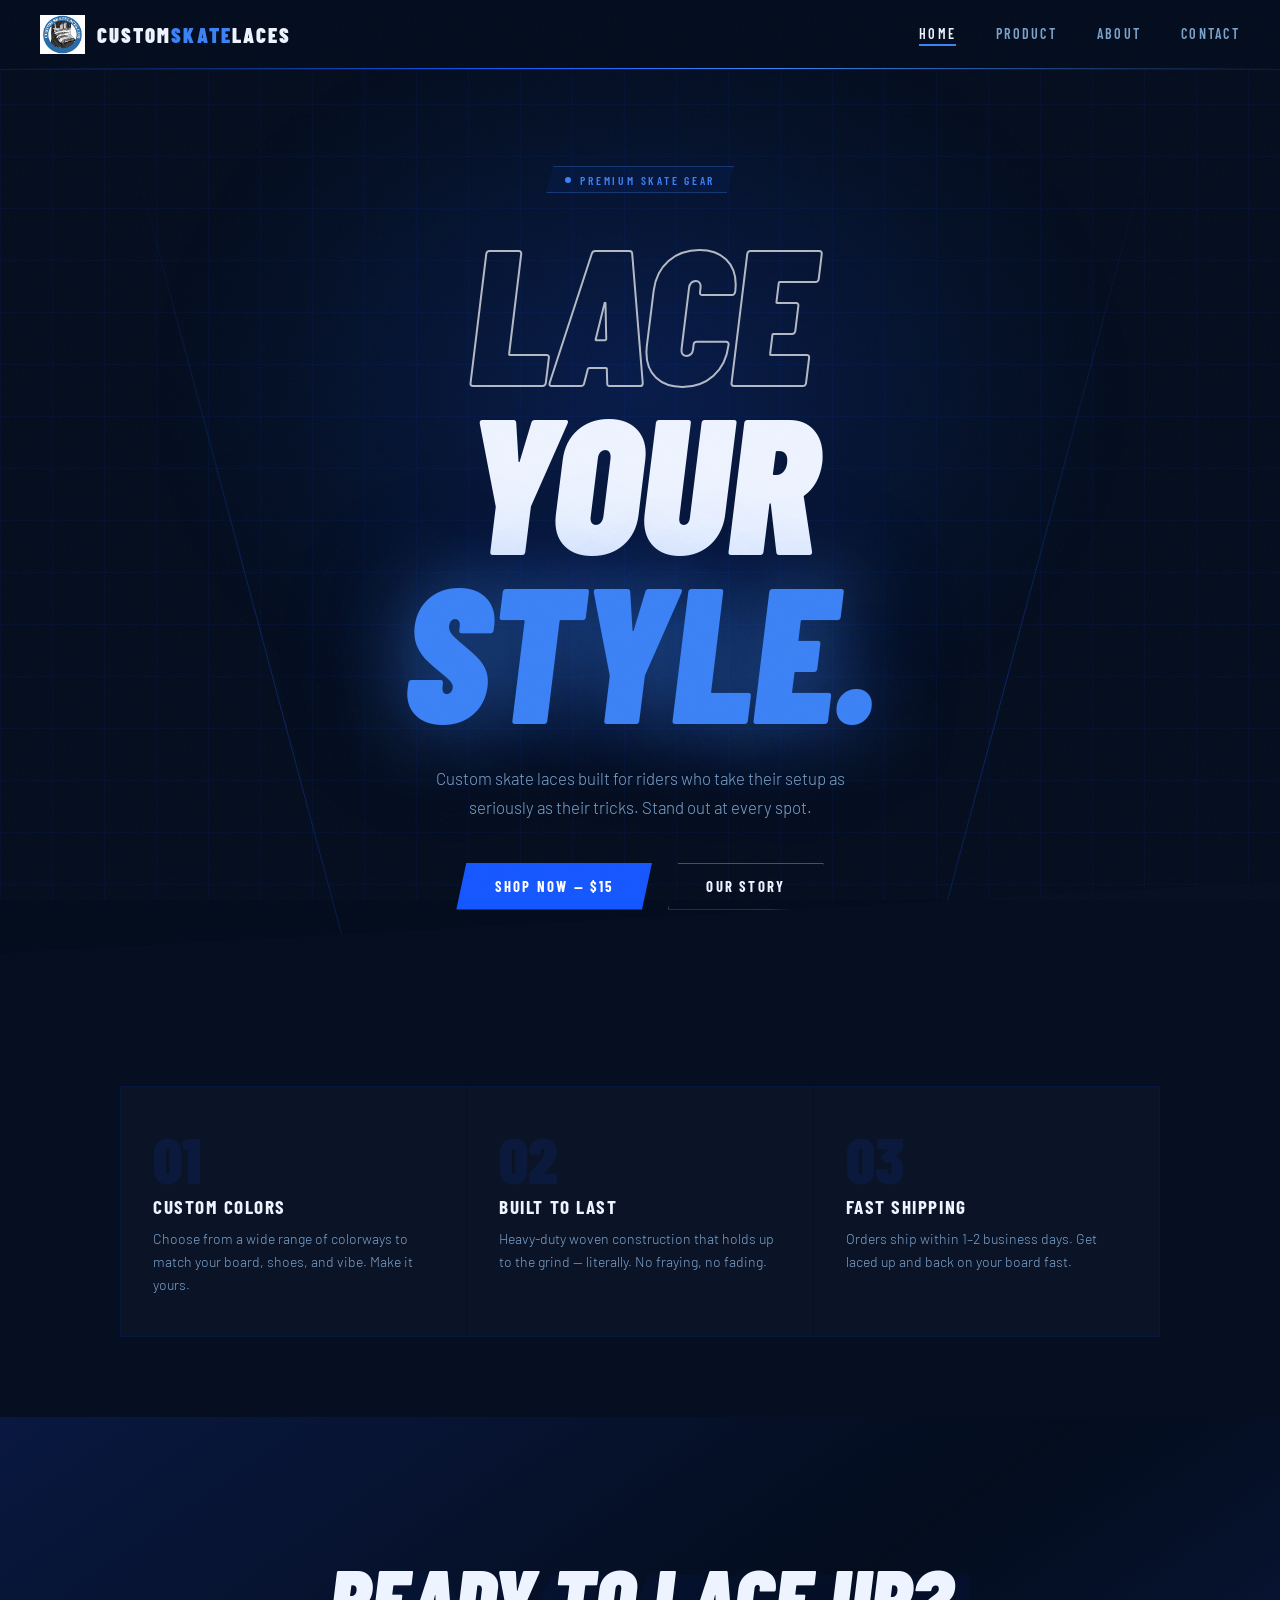
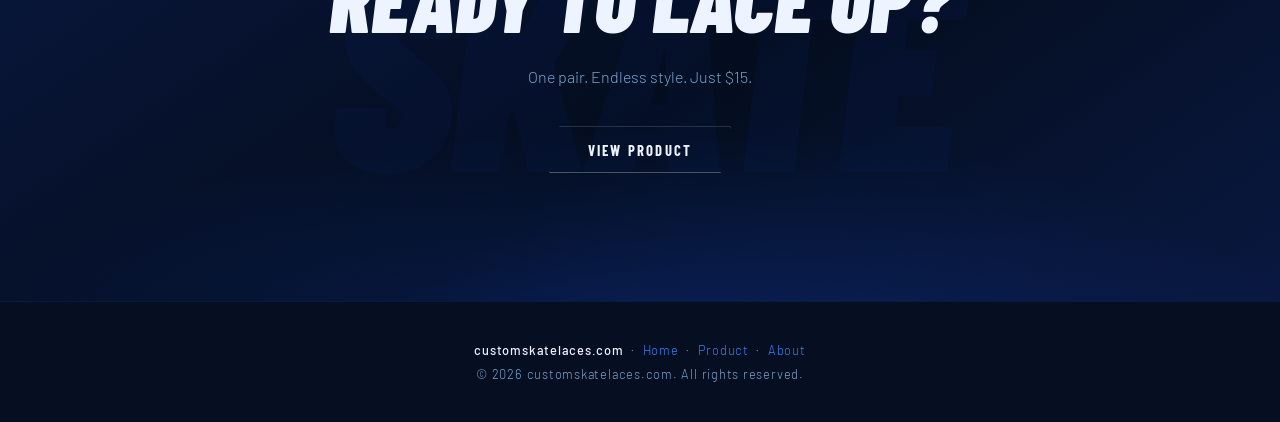
==== commit 233d6cc8: "Update index.html Added "Contact" page" ====
--- a/index.html
+++ b/index.html
@@ -24,7 +24,7 @@
       <a href="index.html" class="active">Home</a>
       <a href="product.html">Product</a>
       <a href="about.html">About</a>
-      <a href="about.html">About</a>
+      <a href="contact.html">Contact</a>
     </nav>
   </header>
 
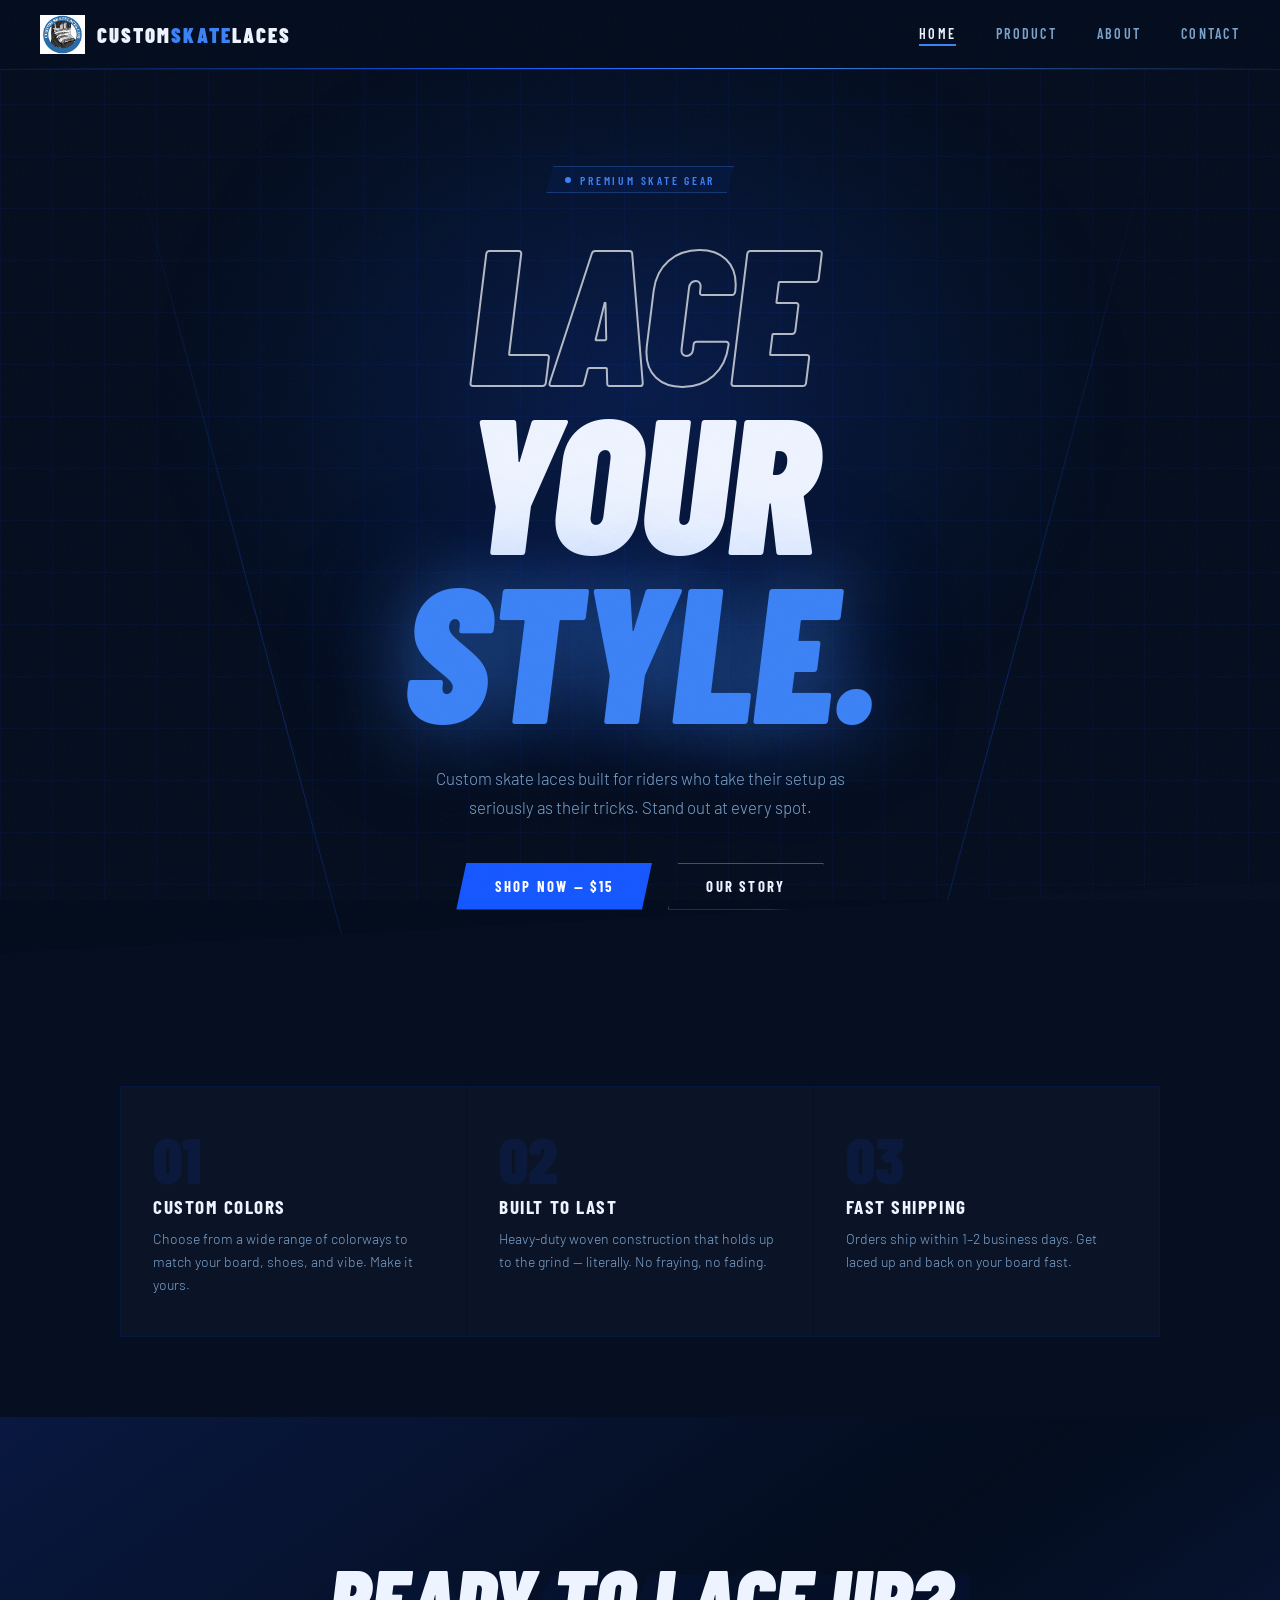
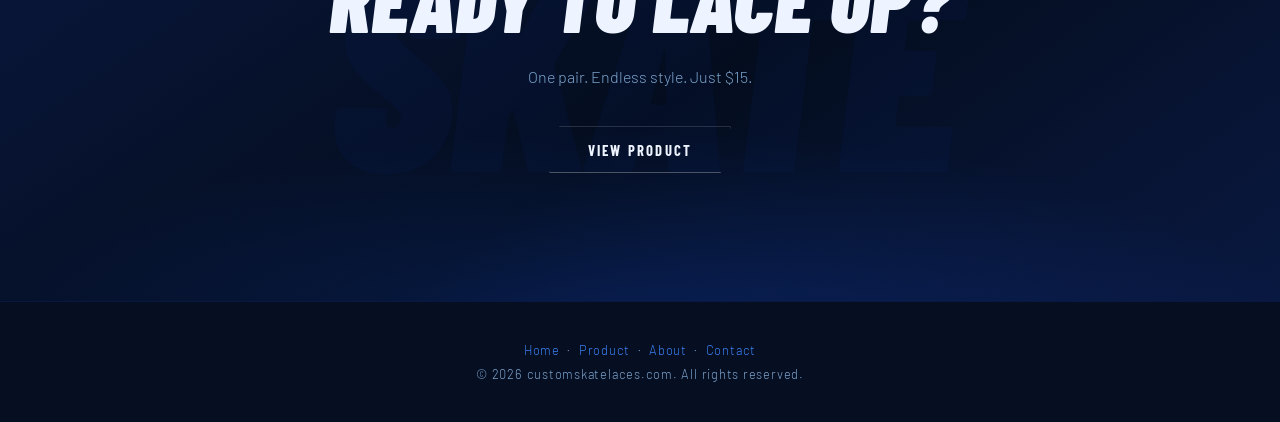
==== commit 6750a055: "Update index.html Updated  footer with contact" ====
--- a/index.html
+++ b/index.html
@@ -87,7 +87,7 @@
   </main>
 
   <footer>
-    <p><strong>customskatelaces.com</strong> &nbsp;·&nbsp; <a href="index.html">Home</a> &nbsp;·&nbsp; <a href="product.html">Product</a> &nbsp;·&nbsp; <a href="about.html">About</a></p>
+    <a href="index.html">Home</a> &nbsp;·&nbsp; <a href="product.html">Product</a> &nbsp;·&nbsp; <a href="about.html">About</a> &nbsp;·&nbsp; <a href="contact.html">Contact</a>
     <p style="margin-top:0.5rem;">&copy; 2026 customskatelaces.com. All rights reserved.</p>
   </footer>
 
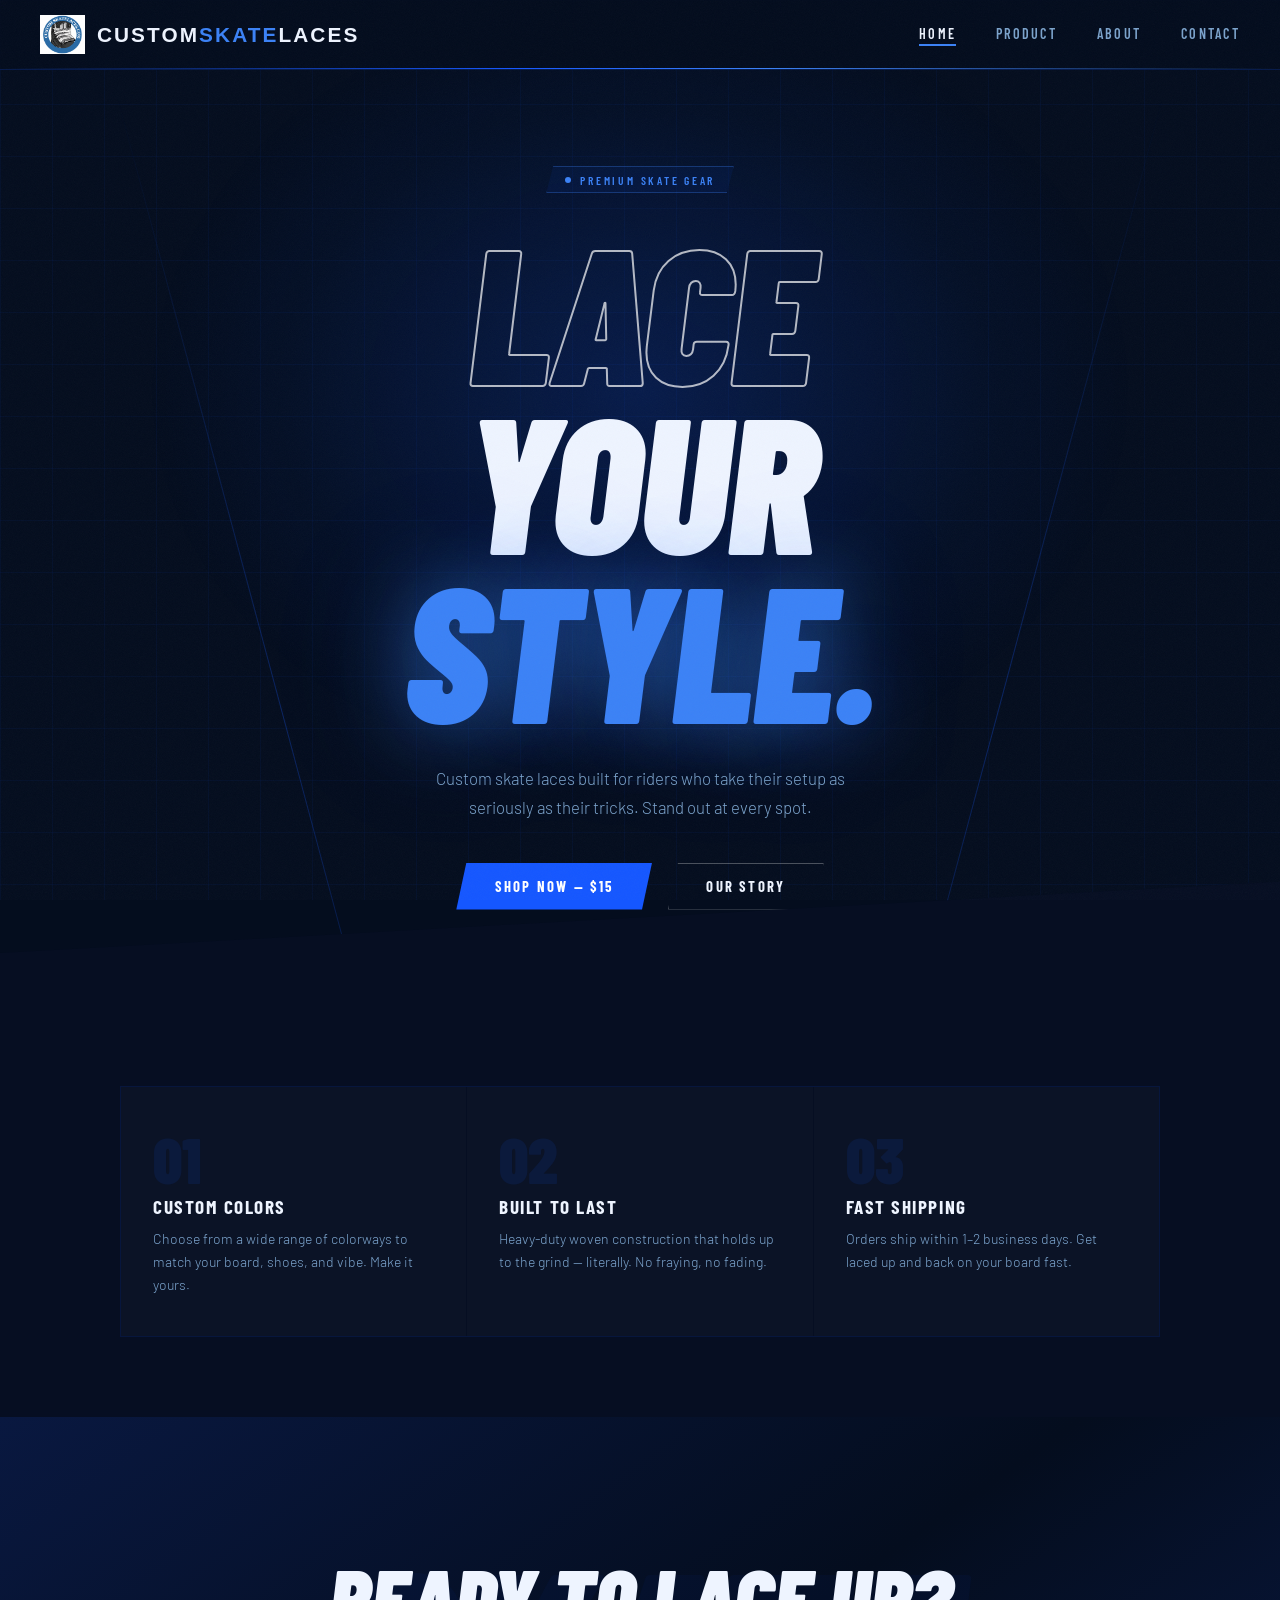
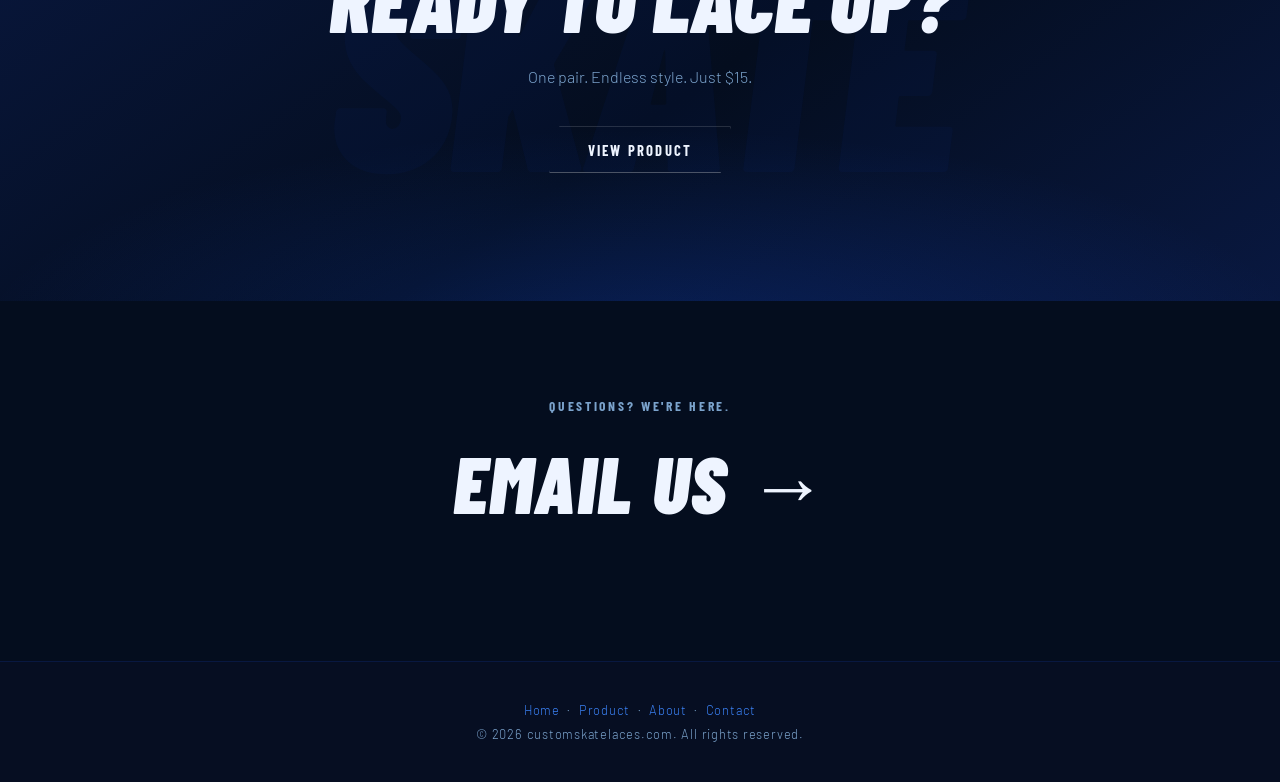
==== commit 74cae7e9: "Add homepage contact CTA, remove About page Story section" ====
--- a/index.html
+++ b/index.html
@@ -84,6 +84,14 @@
       <a href="product.html" class="btn btn-ghost">View Product</a>
     </section>
 
+    <!-- CONTACT CTA -->
+    <section class="contact-cta">
+      <p class="contact-eyebrow">Questions? We're here.</p>
+      <a href="mailto:dan.abreu88@gmail.com?subject=Custom%20Skate%20Laces%20Inquiry&body=Hi%20Dan%2C%0A%0AI%27d%20love%20to%20learn%20more%20about%20Custom%20Skate%20Laces.%0A%0A" class="contact-link">
+        Email Us <span class="arrow">→</span>
+      </a>
+    </section>
+
   </main>
 
   <footer>
--- a/styles.css
+++ b/styles.css
@@ -100,7 +100,7 @@
 }
 
 .logo-text {
-  font-family: 'Barlow Condensed', sans-serif;
+  font-family: 'Anton', sans-serif;
   font-weight: 900;
   font-size: 1.3rem;
   letter-spacing: 0.1em;
@@ -456,6 +456,50 @@
   color: var(--muted);
   font-size: 1rem;
   margin-bottom: 2.5rem;
+}
+
+/* ── CONTACT CTA ── */
+.contact-cta {
+  position: relative;
+  z-index: 1;
+  padding: 6rem 2rem 8rem;
+  text-align: center;
+}
+
+.contact-eyebrow {
+  font-family: 'Barlow Condensed', sans-serif;
+  font-weight: 700;
+  letter-spacing: 0.2em;
+  text-transform: uppercase;
+  font-size: 0.85rem;
+  color: var(--muted);
+  margin-bottom: 1.25rem;
+}
+
+.contact-link {
+  display: inline-block;
+  font-family: 'Barlow Condensed', sans-serif;
+  font-weight: 900;
+  font-style: italic;
+  text-transform: uppercase;
+  text-decoration: none;
+  font-size: clamp(2.5rem, 8vw, 5rem);
+  color: var(--white);
+  letter-spacing: 0.02em;
+  transition: color 0.25s, transform 0.25s;
+}
+
+.contact-link .arrow {
+  display: inline-block;
+  transition: transform 0.25s;
+}
+
+.contact-link:hover {
+  color: var(--electric);
+}
+
+.contact-link:hover .arrow {
+  transform: translateX(10px);
 }
 
 /* ── PAGE HERO (inner pages) ── */
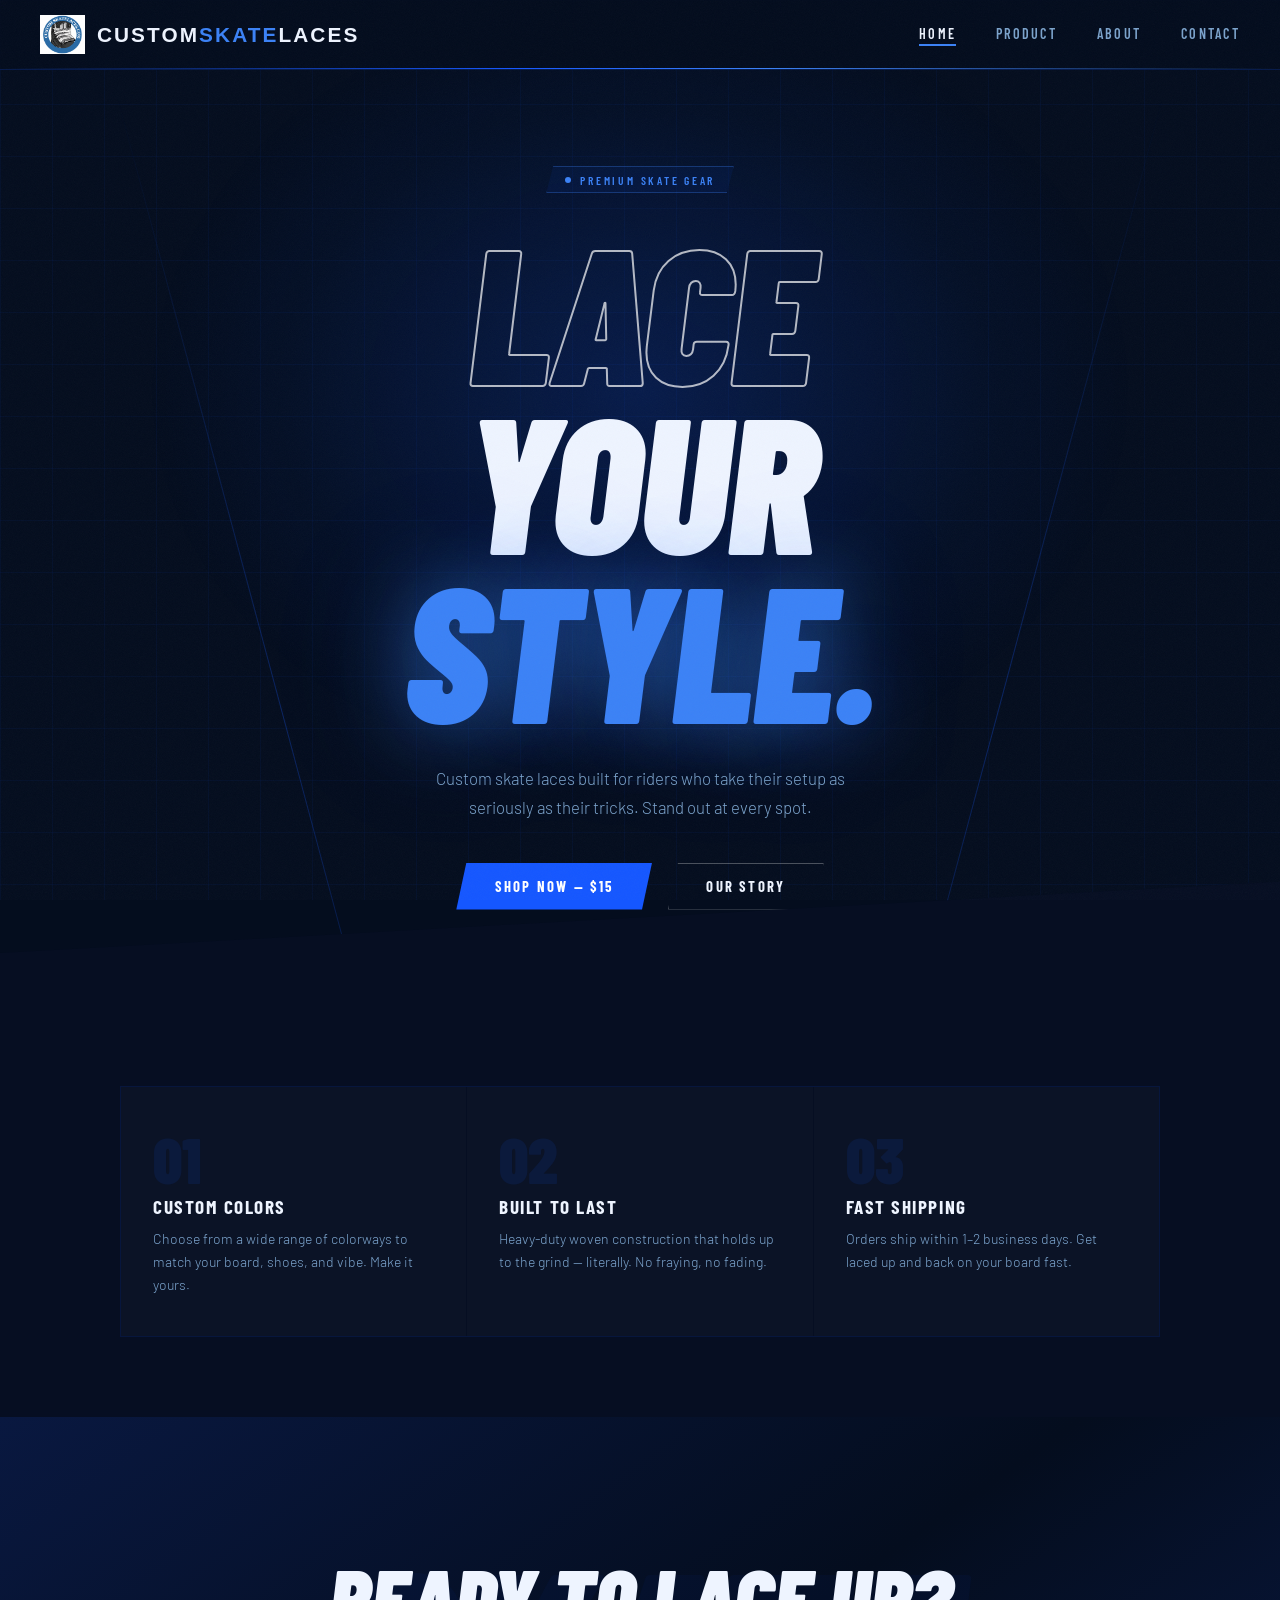
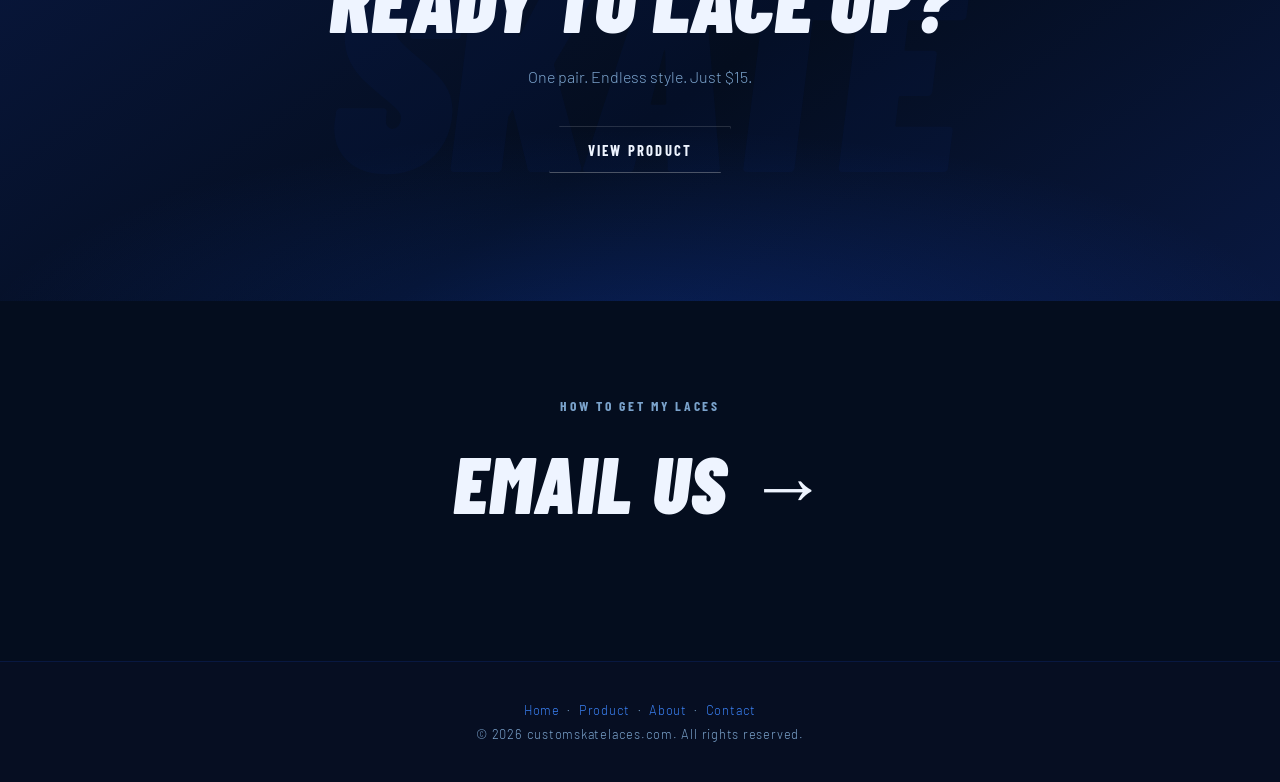
==== commit 2145d7c5: "Update contact CTA eyebrow text" ====
--- a/index.html
+++ b/index.html
@@ -86,7 +86,7 @@
 
     <!-- CONTACT CTA -->
     <section class="contact-cta">
-      <p class="contact-eyebrow">Questions? We're here.</p>
+      <p class="contact-eyebrow">How to get my laces</p>
       <a href="mailto:dan.abreu88@gmail.com?subject=Custom%20Skate%20Laces%20Inquiry&body=Hi%20Dan%2C%0A%0AI%27d%20love%20to%20learn%20more%20about%20Custom%20Skate%20Laces.%0A%0A" class="contact-link">
         Email Us <span class="arrow">→</span>
       </a>
